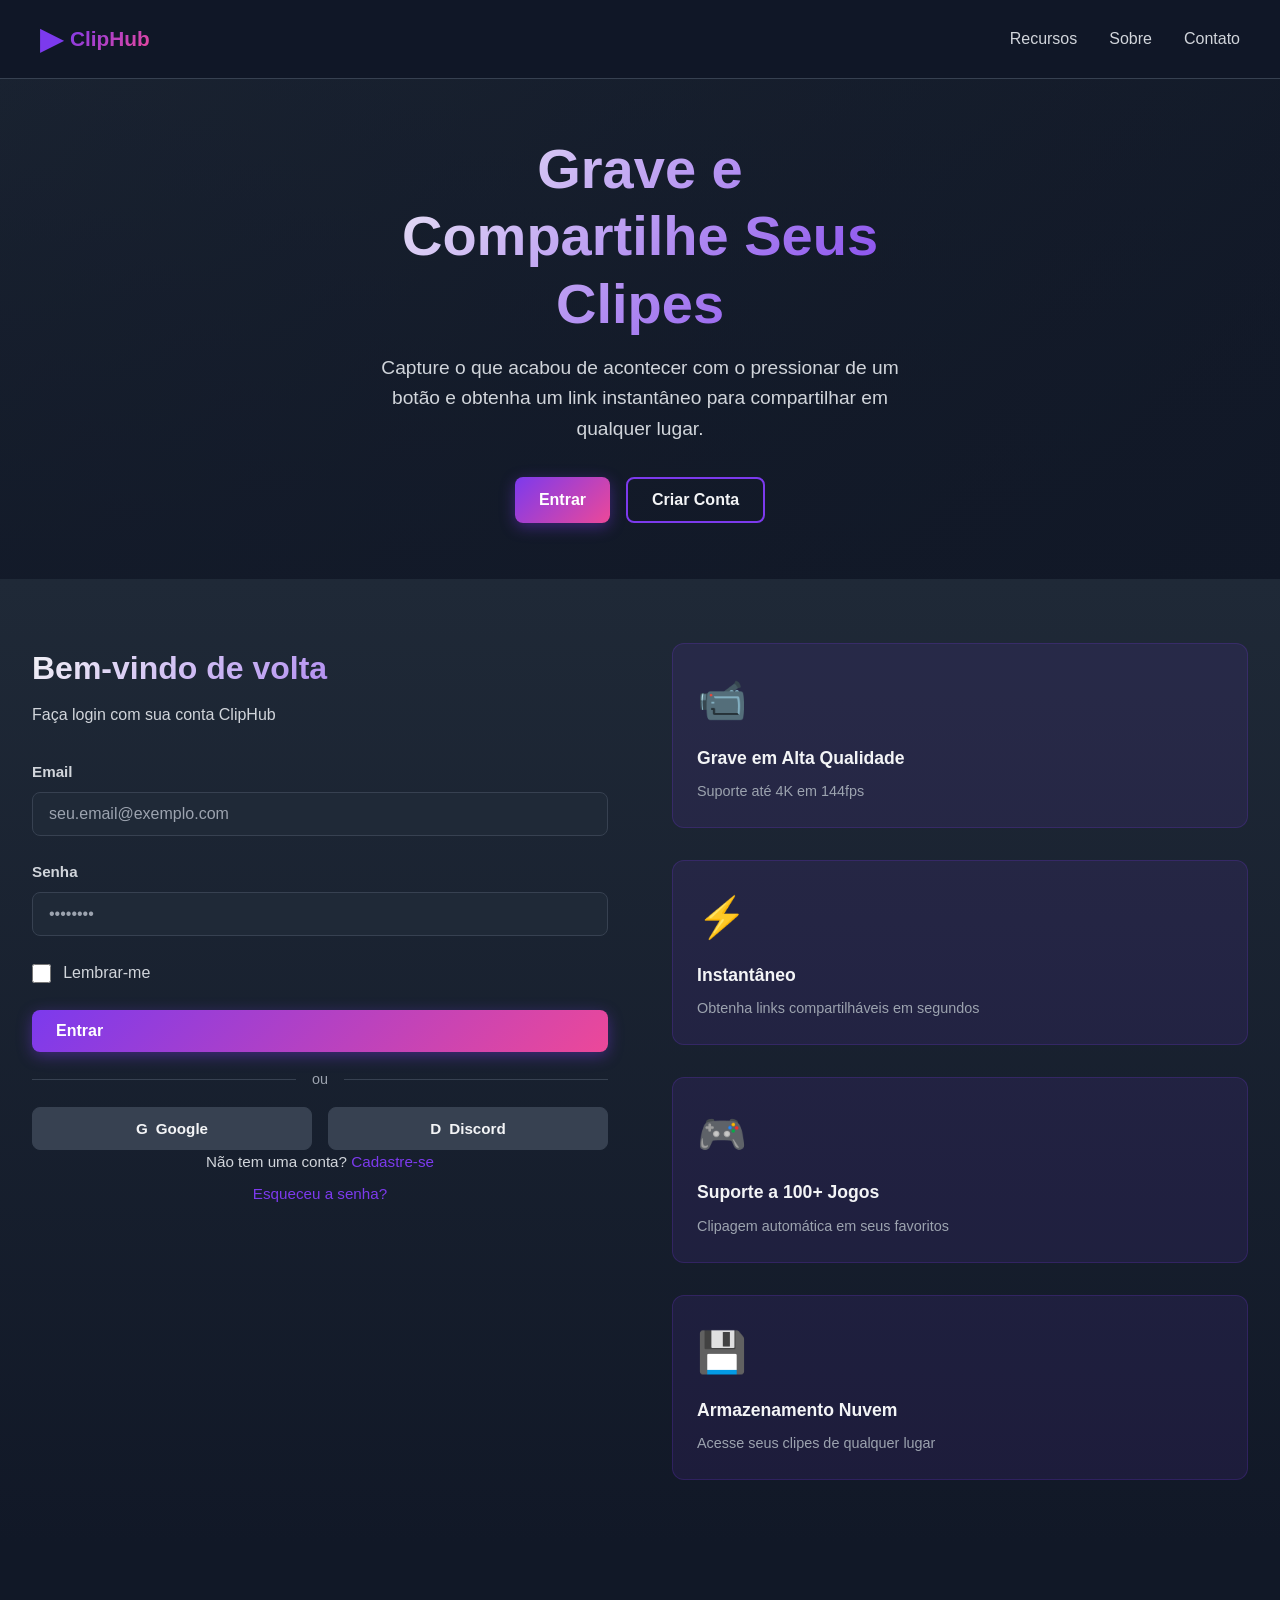
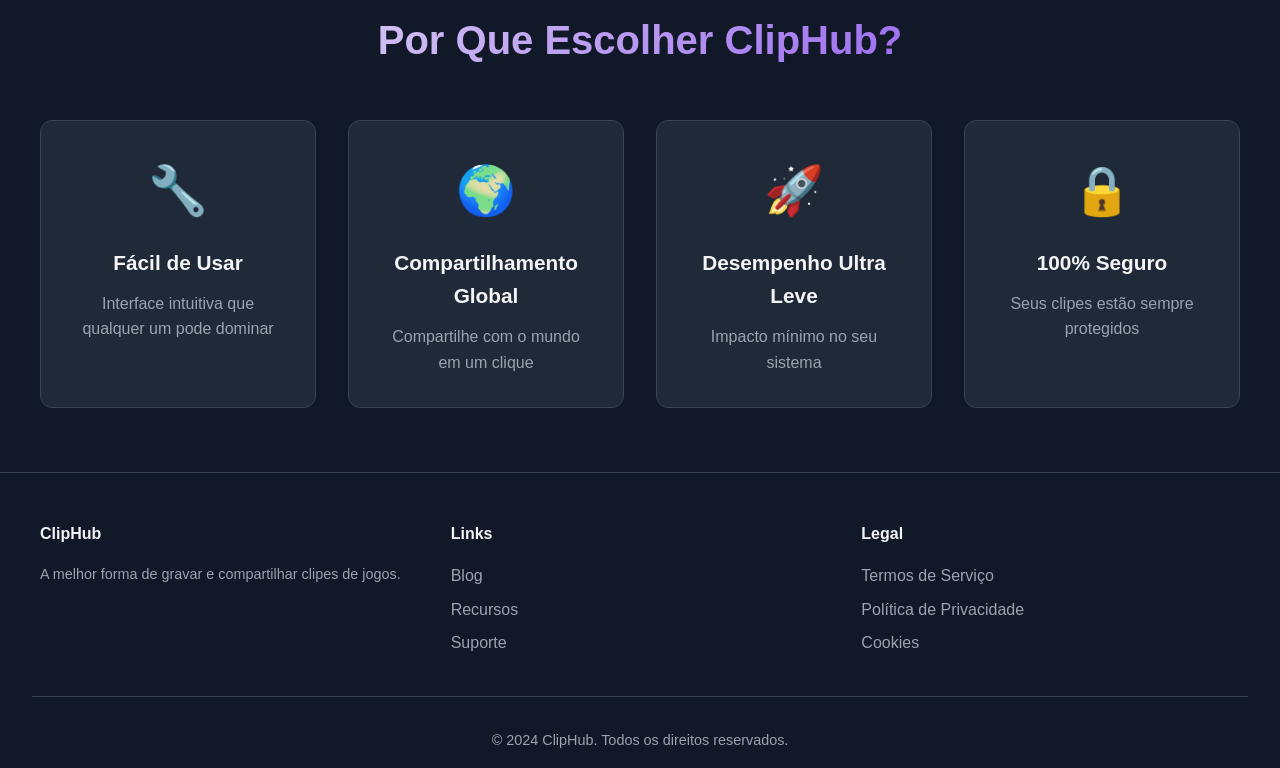
==== index.html @ 31bebc2d "Add files via upload" ====
<!DOCTYPE html>
<html lang="pt-BR">
<head>
    <meta charset="UTF-8">
    <meta name="viewport" content="width=device-width, initial-scale=1.0">
    <title>ClipHub - Grave e Compartilhe Seus Clipes</title>
    <link rel="stylesheet" href="styles.css">
</head>
<body>
    <div class="container">
        <!-- Header -->
        <header class="header">
            <div class="header-content">
                <div class="logo">
                    <span class="logo-icon">▶</span>
                    <span class="logo-text">ClipHub</span>
                </div>
                <div class="header-nav">
                    <a href="#features">Recursos</a>
                    <a href="#about">Sobre</a>
                    <a href="#contact">Contato</a>
                </div>
            </div>
        </header>

        <!-- Main Content -->
        <main class="main-content">
            <!-- Hero Section -->
            <div id="home" class="hero-section">
                <div class="hero-background">
                    <video class="hero-video" autoplay muted loop>
                        <source src="[data-uri]" type="video/mp4">
                    </video>
                    <div class="hero-overlay"></div>
                </div>
                
                <div class="hero-content">
                    <h1 class="hero-title">Grave e Compartilhe Seus Clipes</h1>
                    <p class="hero-subtitle">Capture o que acabou de acontecer com o pressionar de um botão e obtenha um link instantâneo para compartilhar em qualquer lugar.</p>
                    <div class="hero-buttons">
                        <button class="btn btn-primary" onclick="scrollToAuth('login')">Entrar</button>
                        <button class="btn btn-secondary" onclick="scrollToAuth('signup')">Criar Conta</button>
                    </div>
                </div>
            </div>

            <!-- Auth Section -->
            <section id="auth" class="auth-section">
                <div class="auth-container">
                    <!-- Login Form -->
                    <div id="login" class="auth-form login-form active">
                        <div class="form-header">
                            <h2>Bem-vindo de volta</h2>
                            <p>Faça login com sua conta ClipHub</p>
                        </div>

                        <form class="form" onsubmit="handleLogin(event)">
                            <div class="form-group">
                                <label for="login-email">Email</label>
                                <input type="email" id="login-email" name="email" placeholder="seu.email@exemplo.com" required>
                            </div>

                            <div class="form-group">
                                <label for="login-password">Senha</label>
                                <input type="password" id="login-password" name="password" placeholder="••••••••" required>
                            </div>

                            <div class="form-remember">
                                <input type="checkbox" id="remember" name="remember">
                                <label for="remember">Lembrar-me</label>
                            </div>

                            <button type="submit" class="btn btn-primary btn-block">Entrar</button>
                        </form>

                        <div class="form-divider">
                            <span>ou</span>
                        </div>

                        <div class="social-buttons">
                            <button class="btn-social" onclick="loginWithProvider('google')">
                                <span class="social-icon">G</span>
                                Google
                            </button>
                            <button class="btn-social" onclick="loginWithProvider('discord')">
                                <span class="social-icon">D</span>
                                Discord
                            </button>
                        </div>

                        <div class="form-footer">
                            <p>Não tem uma conta? <a href="#" onclick="switchForm('signup')">Cadastre-se</a></p>
                            <p><a href="#" onclick="alert('Função de recuperação de senha')">Esqueceu a senha?</a></p>
                        </div>
                    </div>

                    <!-- Signup Form -->
                    <div id="signup" class="auth-form signup-form">
                        <div class="form-header">
                            <h2>Comece agora</h2>
                            <p>Crie sua conta ClipHub e comece a gravar</p>
                        </div>

                        <form class="form" onsubmit="handleSignup(event)">
                            <div class="form-row">
                                <div class="form-group">
                                    <label for="signup-firstname">Nome</label>
                                    <input type="text" id="signup-firstname" name="firstname" placeholder="Seu nome" required>
                                </div>
                                <div class="form-group">
                                    <label for="signup-lastname">Sobrenome</label>
                                    <input type="text" id="signup-lastname" name="lastname" placeholder="Seu sobrenome" required>
                                </div>
                            </div>

                            <div class="form-group">
                                <label for="signup-email">Email</label>
                                <input type="email" id="signup-email" name="email" placeholder="seu.email@exemplo.com" required>
                            </div>

                            <div class="form-group">
                                <label for="signup-username">Nome de Usuário</label>
                                <input type="text" id="signup-username" name="username" placeholder="seu_usuario" required>
                            </div>

                            <div class="form-group">
                                <label for="signup-password">Senha</label>
                                <input type="password" id="signup-password" name="password" placeholder="••••••••" required>
                                <div class="password-strength">
                                    <div class="strength-bar" id="strength-bar"></div>
                                </div>
                                <small>Mínimo 8 caracteres</small>
                            </div>

                            <div class="form-group">
                                <label for="signup-confirm">Confirmar Senha</label>
                                <input type="password" id="signup-confirm" name="confirm" placeholder="••••••••" required>
                            </div>

                            <div class="form-checkbox">
                                <input type="checkbox" id="terms" name="terms" required>
                                <label for="terms">Concordo com os <a href="#">Termos de Serviço</a> e <a href="#">Política de Privacidade</a></label>
                            </div>

                            <button type="submit" class="btn btn-primary btn-block">Criar Conta</button>
                        </form>

                        <div class="form-divider">
                            <span>ou</span>
                        </div>

                        <div class="social-buttons">
                            <button class="btn-social" onclick="signupWithProvider('google')">
                                <span class="social-icon">G</span>
                                Google
                            </button>
                            <button class="btn-social" onclick="signupWithProvider('discord')">
                                <span class="social-icon">D</span>
                                Discord
                            </button>
                        </div>

                        <div class="form-footer">
                            <p>Já tem uma conta? <a href="#" onclick="switchForm('login')">Faça login</a></p>
                        </div>
                    </div>
                </div>

                <!-- Features on the side -->
                <div class="auth-features">
                    <div class="feature-item">
                        <div class="feature-icon">📹</div>
                        <h3>Grave em Alta Qualidade</h3>
                        <p>Suporte até 4K em 144fps</p>
                    </div>
                    <div class="feature-item">
                        <div class="feature-icon">⚡</div>
                        <h3>Instantâneo</h3>
                        <p>Obtenha links compartilháveis em segundos</p>
                    </div>
                    <div class="feature-item">
                        <div class="feature-icon">🎮</div>
                        <h3>Suporte a 100+ Jogos</h3>
                        <p>Clipagem automática em seus favoritos</p>
                    </div>
                    <div class="feature-item">
                        <div class="feature-icon">💾</div>
                        <h3>Armazenamento Nuvem</h3>
                        <p>Acesse seus clipes de qualquer lugar</p>
                    </div>
                </div>
            </section>

            <!-- Features Section -->
            <section id="features" class="features-section">
                <h2>Por Que Escolher ClipHub?</h2>
                <div class="features-grid">
                    <div class="feature-card">
                        <div class="feature-card-icon">🔧</div>
                        <h3>Fácil de Usar</h3>
                        <p>Interface intuitiva que qualquer um pode dominar</p>
                    </div>
                    <div class="feature-card">
                        <div class="feature-card-icon">🌍</div>
                        <h3>Compartilhamento Global</h3>
                        <p>Compartilhe com o mundo em um clique</p>
                    </div>
                    <div class="feature-card">
                        <div class="feature-card-icon">🚀</div>
                        <h3>Desempenho Ultra Leve</h3>
                        <p>Impacto mínimo no seu sistema</p>
                    </div>
                    <div class="feature-card">
                        <div class="feature-card-icon">🔒</div>
                        <h3>100% Seguro</h3>
                        <p>Seus clipes estão sempre protegidos</p>
                    </div>
                </div>
            </section>

            <!-- Dashboard Section -->
            <section id="dashboard" class="dashboard-section hidden">
                <div class="dashboard-header">
                    <div class="dashboard-user-info">
                        <div class="user-avatar">👤</div>
                        <div>
                            <h2 id="user-name">Bem-vindo</h2>
                            <p id="user-email"></p>
                        </div>
                    </div>
                    <button class="btn btn-secondary btn-small" onclick="logout()">Sair</button>
                </div>

                <div class="dashboard-content">
                    <h1 class="games-title">◆ ESCOLHA O SEU JOGO ◆</h1>
                    
                    <div class="games-grid" id="games-grid">
                        <!-- Games will be loaded here -->
                    </div>
                </div>

                <!-- Game Modal -->
                <div id="game-modal" class="modal hidden">
                    <div class="modal-content">
                        <span class="modal-close" onclick="closeGameModal()">&times;</span>
                        <div class="modal-body">
                            <div id="game-modal-content">
                                <!-- Game details will be loaded here -->
                            </div>
                        </div>
                    </div>
                </div>
            </section>
        </main>

        <!-- Footer -->
        <footer class="footer" id="footer">
            <div class="footer-content">
                <div class="footer-section">
                    <h4>ClipHub</h4>
                    <p>A melhor forma de gravar e compartilhar clipes de jogos.</p>
                </div>
                <div class="footer-section">
                    <h4>Links</h4>
                    <ul>
                        <li><a href="#">Blog</a></li>
                        <li><a href="#">Recursos</a></li>
                        <li><a href="#">Suporte</a></li>
                    </ul>
                </div>
                <div class="footer-section">
                    <h4>Legal</h4>
                    <ul>
                        <li><a href="#">Termos de Serviço</a></li>
                        <li><a href="#">Política de Privacidade</a></li>
                        <li><a href="#">Cookies</a></li>
                    </ul>
                </div>
            </div>
            <div class="footer-bottom">
                <p>&copy; 2024 ClipHub. Todos os direitos reservados.</p>
            </div>
        </footer>
    </div>

    <!-- Notification -->
    <div id="notification" class="notification"></div>

    <script src="script.js"></script>
</body>
</html>
---- styles.css ----
* {
    margin: 0;
    padding: 0;
    box-sizing: border-box;
}

:root {
    --primary: #7c3aed;
    --primary-hover: #6d28d9;
    --primary-active: #5b21b6;
    --secondary: #1f2937;
    --secondary-light: #374151;
    --background: #111827;
    --background-light: #1f2937;
    --text-primary: #f3f4f6;
    --text-secondary: #d1d5db;
    --text-muted: #9ca3af;
    --border: #374151;
    --success: #10b981;
    --error: #ef4444;
    --warning: #f59e0b;
    --neon-cyan: #00d9ff;
    --neon-magenta: #ff00ff;
    --neon-lime: #39ff14;
}

body {
    font-family: -apple-system, BlinkMacSystemFont, 'Segoe UI', Roboto, 'Helvetica Neue', Arial, sans-serif;
    background: var(--background);
    color: var(--text-primary);
    line-height: 1.6;
    overflow-x: hidden;
}

.container {
    width: 100%;
    min-height: 100vh;
    display: flex;
    flex-direction: column;
}

/* Header */
.header {
    position: sticky;
    top: 0;
    z-index: 100;
    background: rgba(17, 24, 39, 0.95);
    backdrop-filter: blur(10px);
    border-bottom: 1px solid var(--border);
    padding: 1rem 2rem;
}

.header-content {
    max-width: 1200px;
    margin: 0 auto;
    display: flex;
    justify-content: space-between;
    align-items: center;
}

.logo {
    display: flex;
    align-items: center;
    gap: 0.5rem;
    font-size: 1.5rem;
    font-weight: 700;
    color: var(--primary);
}

.logo-icon {
    font-size: 1.8rem;
}

.logo-text {
    font-size: 1.3rem;
    background: linear-gradient(135deg, var(--primary), #ec4899);
    -webkit-background-clip: text;
    -webkit-text-fill-color: transparent;
    background-clip: text;
}

.header-nav {
    display: flex;
    gap: 2rem;
}

.header-nav a {
    color: var(--text-secondary);
    text-decoration: none;
    transition: color 0.3s;
}

.header-nav a:hover {
    color: var(--primary);
}

@media (max-width: 768px) {
    .header-nav {
        display: none;
    }
}

/* Main Content */
.main-content {
    flex: 1;
    display: flex;
    flex-direction: column;
}

/* Hero Section */
.hero-section {
    position: relative;
    height: 500px;
    overflow: hidden;
    display: flex;
    align-items: center;
    justify-content: center;
}

.hero-background {
    position: absolute;
    inset: 0;
    background: linear-gradient(135deg, #1f2937, #111827);
}

.hero-video {
    width: 100%;
    height: 100%;
    object-fit: cover;
    opacity: 0.3;
}

.hero-overlay {
    position: absolute;
    inset: 0;
    background: linear-gradient(180deg, rgba(17, 24, 39, 0.4) 0%, rgba(17, 24, 39, 0.8) 100%);
}

.hero-content {
    position: relative;
    z-index: 10;
    text-align: center;
    max-width: 600px;
    padding: 0 2rem;
}

.hero-title {
    font-size: 3.5rem;
    font-weight: 700;
    margin-bottom: 1rem;
    line-height: 1.2;
    background: linear-gradient(135deg, #f3f4f6, var(--primary));
    -webkit-background-clip: text;
    -webkit-text-fill-color: transparent;
    background-clip: text;
}

.hero-subtitle {
    font-size: 1.2rem;
    color: var(--text-secondary);
    margin-bottom: 2rem;
}

.hero-buttons {
    display: flex;
    gap: 1rem;
    justify-content: center;
}

@media (max-width: 768px) {
    .hero-title {
        font-size: 2rem;
    }

    .hero-subtitle {
        font-size: 1rem;
    }

    .hero-buttons {
        flex-direction: column;
    }
}

/* Buttons */
.btn {
    padding: 0.75rem 1.5rem;
    border: none;
    border-radius: 8px;
    font-size: 1rem;
    font-weight: 600;
    cursor: pointer;
    transition: all 0.3s;
    display: inline-flex;
    align-items: center;
    gap: 0.5rem;
    text-decoration: none;
}

.btn-primary {
    background: linear-gradient(135deg, var(--primary), #ec4899);
    color: white;
    box-shadow: 0 4px 15px rgba(124, 58, 237, 0.4);
}

.btn-primary:hover {
    background: linear-gradient(135deg, var(--primary-hover), #db2777);
    transform: translateY(-2px);
    box-shadow: 0 6px 20px rgba(124, 58, 237, 0.6);
}

.btn-primary:active {
    transform: translateY(0);
}

.btn-secondary {
    background: transparent;
    color: var(--text-primary);
    border: 2px solid var(--primary);
}

.btn-secondary:hover {
    background: var(--primary);
    color: white;
}

.btn-block {
    width: 100%;
}

.btn-social {
    flex: 1;
    padding: 0.75rem;
    background: var(--secondary-light);
    color: var(--text-primary);
    border: 1px solid var(--border);
    border-radius: 8px;
    cursor: pointer;
    font-size: 0.95rem;
    font-weight: 600;
    transition: all 0.3s;
    display: flex;
    align-items: center;
    justify-content: center;
    gap: 0.5rem;
}

.btn-social:hover {
    background: var(--primary);
    border-color: var(--primary);
}

.social-icon {
    font-weight: 700;
}

/* Auth Section */
.auth-section {
    padding: 4rem 2rem;
    background: linear-gradient(180deg, #1f2937 0%, #111827 100%);
    display: grid;
    grid-template-columns: 1fr 1fr;
    gap: 4rem;
    align-items: center;
    max-width: 1400px;
    margin: 0 auto;
    width: 100%;
}

.auth-container {
    display: flex;
    flex-direction: column;
    height: 100%;
}

.auth-form {
    display: none;
    opacity: 0;
    transform: translateX(20px);
    transition: all 0.3s;
}

.auth-form.active {
    display: block;
    opacity: 1;
    transform: translateX(0);
}

.form-header {
    margin-bottom: 2rem;
}

.form-header h2 {
    font-size: 2rem;
    margin-bottom: 0.5rem;
    background: linear-gradient(135deg, #f3f4f6, var(--primary));
    -webkit-background-clip: text;
    -webkit-text-fill-color: transparent;
    background-clip: text;
}

.form-header p {
    color: var(--text-secondary);
}

/* Form */
.form {
    display: flex;
    flex-direction: column;
    gap: 1.5rem;
}

.form-group {
    display: flex;
    flex-direction: column;
    gap: 0.5rem;
}

.form-row {
    display: grid;
    grid-template-columns: 1fr 1fr;
    gap: 1rem;
}

.form-group label {
    color: var(--text-secondary);
    font-weight: 600;
    font-size: 0.95rem;
}

.form-group input,
.form-group textarea {
    padding: 0.75rem 1rem;
    background: var(--secondary);
    color: var(--text-primary);
    border: 1px solid var(--border);
    border-radius: 8px;
    font-size: 1rem;
    transition: all 0.3s;
}

.form-group input:focus,
.form-group textarea:focus {
    outline: none;
    border-color: var(--primary);
    background: rgba(124, 58, 237, 0.1);
    box-shadow: 0 0 0 3px rgba(124, 58, 237, 0.1);
}

.form-group input::placeholder {
    color: var(--text-muted);
}

.form-group small {
    color: var(--text-muted);
    font-size: 0.85rem;
}

.password-strength {
    height: 4px;
    background: var(--secondary-light);
    border-radius: 2px;
    overflow: hidden;
}

.strength-bar {
    height: 100%;
    width: 0;
    background: var(--error);
    transition: all 0.3s;
}

.form-remember,
.form-checkbox {
    display: flex;
    align-items: center;
    gap: 0.75rem;
    color: var(--text-secondary);
}

.form-remember input,
.form-checkbox input {
    width: 1.2rem;
    height: 1.2rem;
    cursor: pointer;
    accent-color: var(--primary);
}

.form-checkbox label {
    margin: 0;
    font-weight: normal;
    color: var(--text-secondary);
}

.form-checkbox a {
    color: var(--primary);
    text-decoration: none;
}

.form-checkbox a:hover {
    text-decoration: underline;
}

.form-divider {
    display: flex;
    align-items: center;
    gap: 1rem;
    margin: 1rem 0;
}

.form-divider::before,
.form-divider::after {
    content: '';
    flex: 1;
    height: 1px;
    background: var(--border);
}

.form-divider span {
    color: var(--text-muted);
    font-size: 0.9rem;
}

.social-buttons {
    display: grid;
    grid-template-columns: 1fr 1fr;
    gap: 1rem;
}

.form-footer {
    text-align: center;
    color: var(--text-secondary);
    font-size: 0.95rem;
}

.form-footer p {
    margin-bottom: 0.5rem;
}

.form-footer a {
    color: var(--primary);
    text-decoration: none;
    cursor: pointer;
    transition: color 0.3s;
}

.form-footer a:hover {
    color: #ec4899;
    text-decoration: underline;
}

/* Auth Features */
.auth-features {
    display: flex;
    flex-direction: column;
    gap: 2rem;
}

.feature-item {
    padding: 1.5rem;
    background: rgba(124, 58, 237, 0.1);
    border: 1px solid rgba(124, 58, 237, 0.2);
    border-radius: 12px;
    transition: all 0.3s;
}

.feature-item:hover {
    background: rgba(124, 58, 237, 0.15);
    border-color: rgba(124, 58, 237, 0.4);
    transform: translateX(10px);
}

.feature-icon {
    font-size: 2.5rem;
    margin-bottom: 0.75rem;
}

.feature-item h3 {
    font-size: 1.1rem;
    margin-bottom: 0.5rem;
    color: var(--text-primary);
}

.feature-item p {
    color: var(--text-muted);
    font-size: 0.9rem;
}

@media (max-width: 1024px) {
    .auth-section {
        grid-template-columns: 1fr;
        gap: 2rem;
    }

    .auth-features {
        grid-template-columns: repeat(2, 1fr);
        gap: 1rem;
        flex-direction: row;
    }

    .form-row {
        grid-template-columns: 1fr;
    }
}

@media (max-width: 768px) {
    .auth-section {
        padding: 2rem 1rem;
    }

    .form-row {
        grid-template-columns: 1fr;
    }

    .auth-features {
        display: grid;
        grid-template-columns: 1fr;
        gap: 1rem;
    }

    .feature-item {
        padding: 1rem;
    }
}

/* Features Section */
.features-section {
    padding: 4rem 2rem;
    text-align: center;
}

.features-section h2 {
    font-size: 2.5rem;
    margin-bottom: 3rem;
    background: linear-gradient(135deg, #f3f4f6, var(--primary));
    -webkit-background-clip: text;
    -webkit-text-fill-color: transparent;
    background-clip: text;
}

.features-grid {
    display: grid;
    grid-template-columns: repeat(auto-fit, minmax(250px, 1fr));
    gap: 2rem;
    max-width: 1200px;
    margin: 0 auto;
}

.feature-card {
    padding: 2rem;
    background: var(--secondary);
    border: 1px solid var(--border);
    border-radius: 12px;
    transition: all 0.3s;
}

.feature-card:hover {
    transform: translateY(-10px);
    border-color: var(--primary);
    background: rgba(124, 58, 237, 0.05);
}

.feature-card-icon {
    font-size: 3rem;
    margin-bottom: 1rem;
}

.feature-card h3 {
    font-size: 1.3rem;
    margin-bottom: 0.75rem;
    color: var(--text-primary);
}

.feature-card p {
    color: var(--text-muted);
}

/* Footer */
.footer {
    background: var(--background);
    border-top: 1px solid var(--border);
    padding: 3rem 2rem 1rem;
    margin-top: auto;
}

.footer-content {
    max-width: 1200px;
    margin: 0 auto;
    display: grid;
    grid-template-columns: repeat(auto-fit, minmax(200px, 1fr));
    gap: 2rem;
    margin-bottom: 2rem;
}

.footer-section h4 {
    margin-bottom: 1rem;
    color: var(--text-primary);
}

.footer-section p {
    color: var(--text-muted);
    font-size: 0.9rem;
}

.footer-section ul {
    list-style: none;
}

.footer-section ul li {
    margin-bottom: 0.5rem;
}

.footer-section a {
    color: var(--text-muted);
    text-decoration: none;
    transition: color 0.3s;
}

.footer-section a:hover {
    color: var(--primary);
}

.footer-bottom {
    text-align: center;
    padding-top: 2rem;
    border-top: 1px solid var(--border);
    color: var(--text-muted);
    font-size: 0.9rem;
}

/* Notification */
.notification {
    position: fixed;
    top: 2rem;
    right: 2rem;
    padding: 1rem 1.5rem;
    background: var(--secondary-light);
    color: var(--text-primary);
    border: 1px solid var(--border);
    border-radius: 8px;
    border-left: 4px solid var(--primary);
    opacity: 0;
    transform: translateX(400px);
    transition: all 0.3s;
    z-index: 1000;
    max-width: 300px;
}

.notification.show {
    opacity: 1;
    transform: translateX(0);
}

.notification.success {
    border-left-color: var(--success);
    background: rgba(16, 185, 129, 0.1);
}

.notification.error {
    border-left-color: var(--error);
    background: rgba(239, 68, 68, 0.1);
}

@media (max-width: 768px) {
    .notification {
        right: 1rem;
        left: 1rem;
        max-width: none;
    }
}

/* Dashboard Section */
.hidden {
    display: none !important;
}

.dashboard-section {
    padding: 2rem;
    background: linear-gradient(135deg, #0a0e27 0%, #111827 50%, #1a1f35 100%);
    min-height: 100vh;
}

.dashboard-header {
    display: flex;
    justify-content: space-between;
    align-items: center;
    margin-bottom: 4rem;
    padding: 1.5rem;
    background: rgba(124, 58, 237, 0.1);
    border: 1px solid var(--neon-cyan);
    border-radius: 12px;
    box-shadow: 0 0 20px rgba(0, 217, 255, 0.2);
}

.dashboard-user-info {
    display: flex;
    align-items: center;
    gap: 1rem;
}

.user-avatar {
    width: 50px;
    height: 50px;
    background: linear-gradient(135deg, var(--neon-cyan), var(--neon-magenta));
    border-radius: 50%;
    display: flex;
    align-items: center;
    justify-content: center;
    font-size: 1.5rem;
    box-shadow: 0 0 15px rgba(0, 217, 255, 0.5);
}

.dashboard-user-info h2 {
    color: var(--neon-cyan);
    text-shadow: 0 0 10px rgba(0, 217, 255, 0.5);
}

.dashboard-user-info p {
    color: var(--text-muted);
    font-size: 0.9rem;
}

.btn-small {
    padding: 0.5rem 1rem;
    font-size: 0.9rem;
}

.dashboard-content {
    max-width: 1400px;
    margin: 0 auto;
}

.games-title {
    text-align: center;
    font-size: 2.5rem;
    margin-bottom: 3rem;
    color: var(--neon-cyan);
    text-shadow: 0 0 20px rgba(0, 217, 255, 0.6);
    letter-spacing: 2px;
    font-weight: 700;
}

.games-grid {
    display: grid;
    grid-template-columns: repeat(auto-fill, minmax(300px, 1fr));
    gap: 2rem;
    margin-bottom: 2rem;
}

.game-card {
    background: linear-gradient(135deg, rgba(15, 23, 42, 0.8), rgba(30, 41, 59, 0.8));
    border: 2px solid var(--neon-cyan);
    border-radius: 12px;
    padding: 1.5rem;
    cursor: pointer;
    transition: all 0.3s;
    position: relative;
    overflow: hidden;
    box-shadow: 0 0 20px rgba(0, 217, 255, 0.2), inset 0 0 20px rgba(0, 217, 255, 0.05);
}

.game-card::before {
    content: '';
    position: absolute;
    top: 0;
    left: -100%;
    width: 100%;
    height: 100%;
    background: linear-gradient(90deg, transparent, rgba(0, 217, 255, 0.1), transparent);
    transition: left 0.5s;
}

.game-card:hover::before {
    left: 100%;
}

.game-card:hover {
    transform: translateY(-5px);
    border-color: var(--neon-lime);
    box-shadow: 0 0 30px rgba(57, 255, 20, 0.5), 0 5px 20px rgba(0, 217, 255, 0.3), inset 0 0 20px rgba(0, 217, 255, 0.1);
}

.game-icon {
    font-size: 4rem;
    margin-bottom: 1rem;
    display: flex;
    justify-content: center;
    filter: drop-shadow(0 0 10px rgba(0, 217, 255, 0.4));
}

.game-name {
    color: var(--neon-cyan);
    font-size: 1.3rem;
    font-weight: 700;
    margin-bottom: 0.5rem;
    text-shadow: 0 0 10px rgba(0, 217, 255, 0.4);
}

.game-description {
    color: var(--text-muted);
    font-size: 0.9rem;
    margin-bottom: 1rem;
}

.game-stats {
    display: flex;
    justify-content: space-between;
    align-items: center;
    margin-bottom: 1rem;
    padding-bottom: 1rem;
    border-bottom: 1px solid rgba(0, 217, 255, 0.2);
}

.stat {
    display: flex;
    align-items: center;
    gap: 0.5rem;
    color: var(--text-secondary);
    font-size: 0.85rem;
}

.stat-icon {
    font-size: 1.2rem;
}

.game-actions {
    display: flex;
    gap: 1rem;
    align-items: center;
}

.btn-play {
    flex: 1;
    padding: 0.75rem 1rem;
    background: linear-gradient(135deg, var(--neon-lime), var(--neon-cyan));
    color: #000;
    border: none;
    border-radius: 8px;
    font-weight: 700;
    cursor: pointer;
    transition: all 0.3s;
    text-transform: uppercase;
    font-size: 0.9rem;
    box-shadow: 0 0 15px rgba(57, 255, 20, 0.4);
}

.btn-play:hover {
    transform: scale(1.05);
    box-shadow: 0 0 25px rgba(57, 255, 20, 0.6);
}

.btn-favorite {
    width: 45px;
    height: 45px;
    background: linear-gradient(135deg, rgba(255, 0, 255, 0.2), rgba(0, 217, 255, 0.2));
    border: 2px solid var(--neon-magenta);
    border-radius: 8px;
    cursor: pointer;
    font-size: 1.5rem;
    display: flex;
    align-items: center;
    justify-content: center;
    transition: all 0.3s;
}

.btn-favorite:hover {
    background: linear-gradient(135deg, rgba(255, 0, 255, 0.4), rgba(0, 217, 255, 0.3));
    box-shadow: 0 0 15px rgba(255, 0, 255, 0.5);
}

.btn-favorite.favorited {
    background: rgba(255, 0, 255, 0.3);
    color: var(--neon-magenta);
    box-shadow: 0 0 15px rgba(255, 0, 255, 0.5);
}

/* Modal */
.modal {
    position: fixed;
    top: 0;
    left: 0;
    width: 100%;
    height: 100%;
    background: rgba(0, 0, 0, 0.7);
    backdrop-filter: blur(5px);
    display: flex;
    align-items: center;
    justify-content: center;
    z-index: 2000;
    opacity: 1;
    transition: opacity 0.3s;
}

.modal.hidden {
    opacity: 0;
    pointer-events: none;
}

.modal-content {
    background: linear-gradient(135deg, #0a0e27, #1a1f35);
    border: 2px solid var(--neon-cyan);
    border-radius: 12px;
    padding: 2rem;
    max-width: 500px;
    width: 90%;
    position: relative;
    box-shadow: 0 0 40px rgba(0, 217, 255, 0.4);
}

.modal-close {
    position: absolute;
    top: 1rem;
    right: 1rem;
    font-size: 2rem;
    cursor: pointer;
    color: var(--neon-cyan);
    transition: all 0.3s;
}

.modal-close:hover {
    transform: rotate(90deg);
    color: var(--neon-lime);
}

.modal-body {
    margin-top: 1rem;
}

.game-modal-title {
    color: var(--neon-cyan);
    font-size: 2rem;
    margin-bottom: 1rem;
    text-shadow: 0 0 10px rgba(0, 217, 255, 0.4);
}

.game-modal-description {
    color: var(--text-secondary);
    line-height: 1.8;
    margin-bottom: 1.5rem;
}

@media (max-width: 768px) {
    .dashboard-header {
        flex-direction: column;
        gap: 1rem;
    }

    .games-grid {
        grid-template-columns: repeat(auto-fill, minmax(250px, 1fr));
        gap: 1rem;
    }

    .games-title {
        font-size: 1.8rem;
    }

    .modal-content {
        padding: 1.5rem;
    }
}

/* Scroll to top smooth behavior */
html {
    scroll-behavior: smooth;
}

/* Animations */
@keyframes fadeIn {
    from {
        opacity: 0;
        transform: translateY(20px);
    }
    to {
        opacity: 1;
        transform: translateY(0);
    }
}

.auth-form.active {
    animation: fadeIn 0.3s ease-out;
}
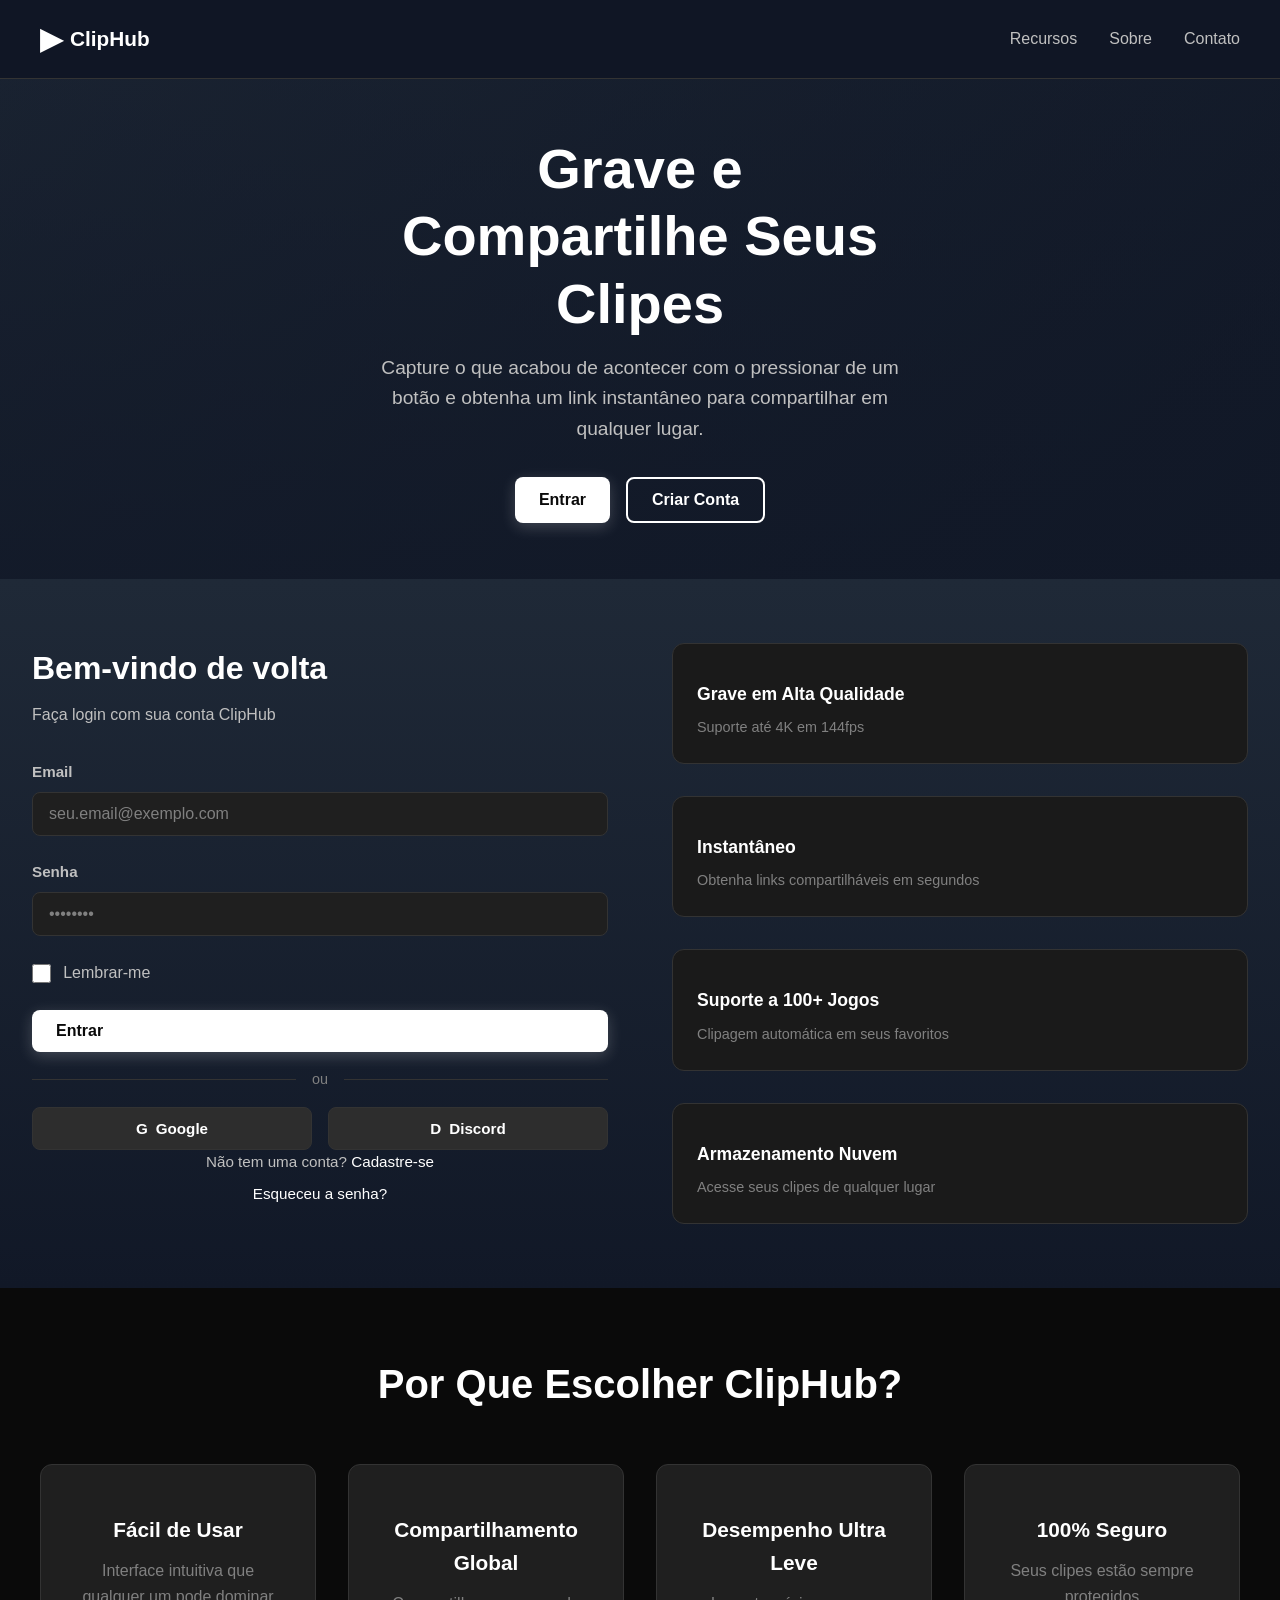
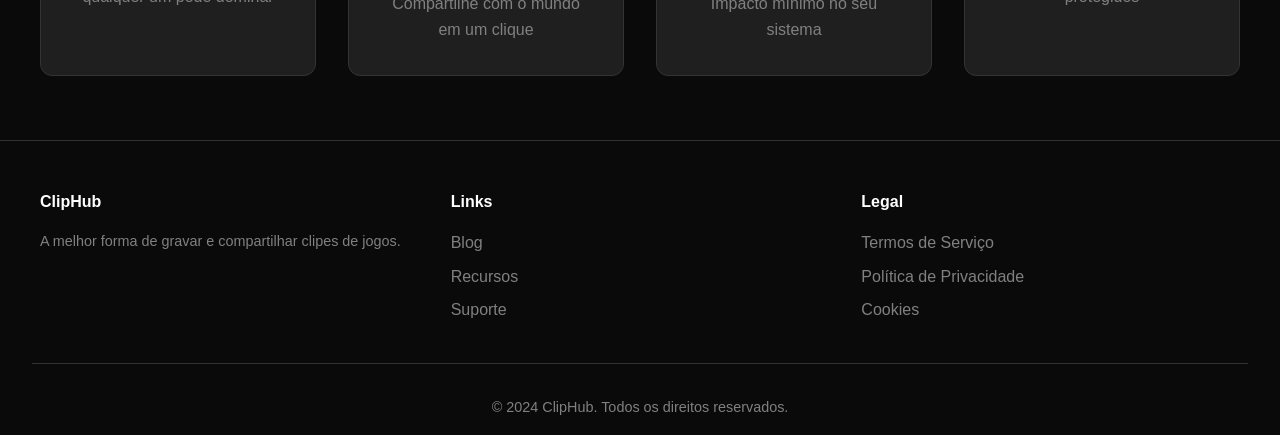
==== commit e3dc59d5: "Update index.html" ====
--- a/index.html
+++ b/index.html
@@ -169,22 +169,22 @@
                 <!-- Features on the side -->
                 <div class="auth-features">
                     <div class="feature-item">
-                        <div class="feature-icon">📹</div>
+                        <div class="feature-icon"></div>
                         <h3>Grave em Alta Qualidade</h3>
                         <p>Suporte até 4K em 144fps</p>
                     </div>
                     <div class="feature-item">
-                        <div class="feature-icon">⚡</div>
+                        <div class="feature-icon"></div>
                         <h3>Instantâneo</h3>
                         <p>Obtenha links compartilháveis em segundos</p>
                     </div>
                     <div class="feature-item">
-                        <div class="feature-icon">🎮</div>
+                        <div class="feature-icon"></div>
                         <h3>Suporte a 100+ Jogos</h3>
                         <p>Clipagem automática em seus favoritos</p>
                     </div>
                     <div class="feature-item">
-                        <div class="feature-icon">💾</div>
+                        <div class="feature-icon"></div>
                         <h3>Armazenamento Nuvem</h3>
                         <p>Acesse seus clipes de qualquer lugar</p>
                     </div>
@@ -196,22 +196,22 @@
                 <h2>Por Que Escolher ClipHub?</h2>
                 <div class="features-grid">
                     <div class="feature-card">
-                        <div class="feature-card-icon">🔧</div>
+                        <div class="feature-card-icon"></div>
                         <h3>Fácil de Usar</h3>
                         <p>Interface intuitiva que qualquer um pode dominar</p>
                     </div>
                     <div class="feature-card">
-                        <div class="feature-card-icon">🌍</div>
+                        <div class="feature-card-icon"></div>
                         <h3>Compartilhamento Global</h3>
                         <p>Compartilhe com o mundo em um clique</p>
                     </div>
                     <div class="feature-card">
-                        <div class="feature-card-icon">🚀</div>
+                        <div class="feature-card-icon"></div>
                         <h3>Desempenho Ultra Leve</h3>
                         <p>Impacto mínimo no seu sistema</p>
                     </div>
                     <div class="feature-card">
-                        <div class="feature-card-icon">🔒</div>
+                        <div class="feature-card-icon"></div>
                         <h3>100% Seguro</h3>
                         <p>Seus clipes estão sempre protegidos</p>
                     </div>
@@ -232,7 +232,7 @@
                 </div>
 
                 <div class="dashboard-content">
-                    <h1 class="games-title">◆ ESCOLHA O SEU JOGO ◆</h1>
+                    <h1 class="games-title"> ESCOLHA O SEU JOGO </h1>
                     
                     <div class="games-grid" id="games-grid">
                         <!-- Games will be loaded here -->
@@ -288,4 +288,4 @@
 
     <script src="script.js"></script>
 </body>
-</html>+</html>
--- a/styles.css
+++ b/styles.css
@@ -1,980 +1,970 @@
-* {
-    margin: 0;
-    padding: 0;
-    box-sizing: border-box;
-}
-
-:root {
-    --primary: #7c3aed;
-    --primary-hover: #6d28d9;
-    --primary-active: #5b21b6;
-    --secondary: #1f2937;
-    --secondary-light: #374151;
-    --background: #111827;
-    --background-light: #1f2937;
-    --text-primary: #f3f4f6;
-    --text-secondary: #d1d5db;
-    --text-muted: #9ca3af;
-    --border: #374151;
-    --success: #10b981;
-    --error: #ef4444;
-    --warning: #f59e0b;
-    --neon-cyan: #00d9ff;
-    --neon-magenta: #ff00ff;
-    --neon-lime: #39ff14;
-}
-
-body {
-    font-family: -apple-system, BlinkMacSystemFont, 'Segoe UI', Roboto, 'Helvetica Neue', Arial, sans-serif;
-    background: var(--background);
-    color: var(--text-primary);
-    line-height: 1.6;
-    overflow-x: hidden;
-}
-
-.container {
-    width: 100%;
-    min-height: 100vh;
-    display: flex;
-    flex-direction: column;
-}
-
-/* Header */
-.header {
-    position: sticky;
-    top: 0;
-    z-index: 100;
-    background: rgba(17, 24, 39, 0.95);
-    backdrop-filter: blur(10px);
-    border-bottom: 1px solid var(--border);
-    padding: 1rem 2rem;
-}
-
-.header-content {
-    max-width: 1200px;
-    margin: 0 auto;
-    display: flex;
-    justify-content: space-between;
-    align-items: center;
-}
-
-.logo {
-    display: flex;
-    align-items: center;
-    gap: 0.5rem;
-    font-size: 1.5rem;
-    font-weight: 700;
-    color: var(--primary);
-}
-
-.logo-icon {
-    font-size: 1.8rem;
-}
-
-.logo-text {
-    font-size: 1.3rem;
-    background: linear-gradient(135deg, var(--primary), #ec4899);
-    -webkit-background-clip: text;
-    -webkit-text-fill-color: transparent;
-    background-clip: text;
-}
-
-.header-nav {
-    display: flex;
-    gap: 2rem;
-}
-
-.header-nav a {
-    color: var(--text-secondary);
-    text-decoration: none;
-    transition: color 0.3s;
-}
-
-.header-nav a:hover {
-    color: var(--primary);
-}
-
-@media (max-width: 768px) {
+    * {
+        margin: 0;
+        padding: 0;
+        box-sizing: border-box;
+    }
+
+    :root {
+        --primary: #ffffff;
+        --primary-hover: #f0f0f0;
+        --primary-active: #e0e0e0;
+        --secondary: #1f1f1f;
+        --secondary-light: #2d2d2d;
+        --background: #0a0a0a;
+        --background-light: #1a1a1a;
+        --text-primary: #ffffff;
+        --text-secondary: #c0c0c0;
+        --text-muted: #808080;
+        --border: #333333;
+        --accent: #0099ff;
+        --accent-hover: #0077cc;
+        --success: #00cc44;
+        --error: #ff3333;
+        --warning: #ffaa00;
+    }
+
+    body {
+        font-family: -apple-system, BlinkMacSystemFont, 'Segoe UI', Roboto, 'Helvetica Neue', Arial, sans-serif;
+        background: var(--background);
+        color: var(--text-primary);
+        line-height: 1.6;
+        overflow-x: hidden;
+    }
+
+    .container {
+        width: 100%;
+        min-height: 100vh;
+        display: flex;
+        flex-direction: column;
+    }
+
+    /* Header */
+    .header {
+        position: sticky;
+        top: 0;
+        z-index: 100;
+        background: rgba(17, 24, 39, 0.95);
+        backdrop-filter: blur(10px);
+        border-bottom: 1px solid var(--border);
+        padding: 1rem 2rem;
+    }
+
+    .header-content {
+        max-width: 1200px;
+        margin: 0 auto;
+        display: flex;
+        justify-content: space-between;
+        align-items: center;
+    }
+
+    .logo {
+        display: flex;
+        align-items: center;
+        gap: 0.5rem;
+        font-size: 1.5rem;
+        font-weight: 700;
+        color: var(--primary);
+    }
+
+    .logo-icon {
+        font-size: 1.8rem;
+    }
+
+    .logo-text {
+        font-size: 1.3rem;
+        color: var(--primary);
+    }
+
     .header-nav {
+        display: flex;
+        gap: 2rem;
+    }
+
+    .header-nav a {
+        color: var(--text-secondary);
+        text-decoration: none;
+        transition: color 0.3s;
+    }
+
+    .header-nav a:hover {
+        color: var(--primary);
+    }
+
+    @media (max-width: 768px) {
+        .header-nav {
+            display: none;
+        }
+    }
+
+    /* Main Content */
+    .main-content {
+        flex: 1;
+        display: flex;
+        flex-direction: column;
+    }
+
+    /* Hero Section */
+    .hero-section {
+        position: relative;
+        height: 500px;
+        overflow: hidden;
+        display: flex;
+        align-items: center;
+        justify-content: center;
+    }
+
+    .hero-background {
+        position: absolute;
+        inset: 0;
+        background: linear-gradient(135deg, #1f2937, #111827);
+    }
+
+    .hero-video {
+        width: 100%;
+        height: 100%;
+        object-fit: cover;
+        opacity: 0.3;
+    }
+
+    .hero-overlay {
+        position: absolute;
+        inset: 0;
+        background: linear-gradient(180deg, rgba(17, 24, 39, 0.4) 0%, rgba(17, 24, 39, 0.8) 100%);
+    }
+
+    .hero-content {
+        position: relative;
+        z-index: 10;
+        text-align: center;
+        max-width: 600px;
+        padding: 0 2rem;
+    }
+
+    .hero-title {
+        font-size: 3.5rem;
+        font-weight: 700;
+        margin-bottom: 1rem;
+        line-height: 1.2;
+        color: var(--text-primary);
+    }
+
+    .hero-subtitle {
+        font-size: 1.2rem;
+        color: var(--text-secondary);
+        margin-bottom: 2rem;
+    }
+
+    .hero-buttons {
+        display: flex;
+        gap: 1rem;
+        justify-content: center;
+    }
+
+    @media (max-width: 768px) {
+        .hero-title {
+            font-size: 2rem;
+        }
+
+        .hero-subtitle {
+            font-size: 1rem;
+        }
+
+        .hero-buttons {
+            flex-direction: column;
+        }
+    }
+
+    /* Buttons */
+    .btn {
+        padding: 0.75rem 1.5rem;
+        border: none;
+        border-radius: 8px;
+        font-size: 1rem;
+        font-weight: 600;
+        cursor: pointer;
+        transition: all 0.3s;
+        display: inline-flex;
+        align-items: center;
+        gap: 0.5rem;
+        text-decoration: none;
+    }
+
+    .btn-primary {
+        background: var(--primary);
+        color: var(--background);
+        box-shadow: 0 4px 15px rgba(255, 255, 255, 0.2);
+    }
+
+    .btn-primary:hover {
+        background: var(--primary-hover);
+        transform: translateY(-2px);
+        box-shadow: 0 6px 20px rgba(255, 255, 255, 0.3);
+    }
+
+    .btn-primary:active {
+        transform: translateY(0);
+    }
+
+    .btn-secondary {
+        background: transparent;
+        color: var(--text-primary);
+        border: 2px solid var(--primary);
+    }
+
+    .btn-secondary:hover {
+        background: var(--primary);
+        color: white;
+    }
+
+    .btn-block {
+        width: 100%;
+    }
+
+    .btn-social {
+        flex: 1;
+        padding: 0.75rem;
+        background: var(--secondary-light);
+        color: var(--text-primary);
+        border: 1px solid var(--border);
+        border-radius: 8px;
+        cursor: pointer;
+        font-size: 0.95rem;
+        font-weight: 600;
+        transition: all 0.3s;
+        display: flex;
+        align-items: center;
+        justify-content: center;
+        gap: 0.5rem;
+    }
+
+    .btn-social:hover {
+        background: var(--primary);
+        border-color: var(--primary);
+    }
+
+    .social-icon {
+        font-weight: 700;
+    }
+
+    /* Auth Section */
+    .auth-section {
+        padding: 4rem 2rem;
+        background: linear-gradient(180deg, #1f2937 0%, #111827 100%);
+        display: grid;
+        grid-template-columns: 1fr 1fr;
+        gap: 4rem;
+        align-items: center;
+        max-width: 1400px;
+        margin: 0 auto;
+        width: 100%;
+    }
+
+    .auth-container {
+        display: flex;
+        flex-direction: column;
+        height: 100%;
+    }
+
+    .auth-form {
         display: none;
-    }
-}
-
-/* Main Content */
-.main-content {
-    flex: 1;
-    display: flex;
-    flex-direction: column;
-}
-
-/* Hero Section */
-.hero-section {
-    position: relative;
-    height: 500px;
-    overflow: hidden;
-    display: flex;
-    align-items: center;
-    justify-content: center;
-}
-
-.hero-background {
-    position: absolute;
-    inset: 0;
-    background: linear-gradient(135deg, #1f2937, #111827);
-}
-
-.hero-video {
-    width: 100%;
-    height: 100%;
-    object-fit: cover;
-    opacity: 0.3;
-}
-
-.hero-overlay {
-    position: absolute;
-    inset: 0;
-    background: linear-gradient(180deg, rgba(17, 24, 39, 0.4) 0%, rgba(17, 24, 39, 0.8) 100%);
-}
-
-.hero-content {
-    position: relative;
-    z-index: 10;
-    text-align: center;
-    max-width: 600px;
-    padding: 0 2rem;
-}
-
-.hero-title {
-    font-size: 3.5rem;
-    font-weight: 700;
-    margin-bottom: 1rem;
-    line-height: 1.2;
-    background: linear-gradient(135deg, #f3f4f6, var(--primary));
-    -webkit-background-clip: text;
-    -webkit-text-fill-color: transparent;
-    background-clip: text;
-}
-
-.hero-subtitle {
-    font-size: 1.2rem;
-    color: var(--text-secondary);
-    margin-bottom: 2rem;
-}
-
-.hero-buttons {
-    display: flex;
-    gap: 1rem;
-    justify-content: center;
-}
-
-@media (max-width: 768px) {
-    .hero-title {
+        opacity: 0;
+        transform: translateX(20px);
+        transition: all 0.3s;
+    }
+
+    .auth-form.active {
+        display: block;
+        opacity: 1;
+        transform: translateX(0);
+    }
+
+    .form-header {
+        margin-bottom: 2rem;
+    }
+
+    .form-header h2 {
         font-size: 2rem;
-    }
-
-    .hero-subtitle {
+        margin-bottom: 0.5rem;
+        color: var(--text-primary);
+    }
+
+    .form-header p {
+        color: var(--text-secondary);
+    }
+
+    /* Form */
+    .form {
+        display: flex;
+        flex-direction: column;
+        gap: 1.5rem;
+    }
+
+    .form-group {
+        display: flex;
+        flex-direction: column;
+        gap: 0.5rem;
+    }
+
+    .form-row {
+        display: grid;
+        grid-template-columns: 1fr 1fr;
+        gap: 1rem;
+    }
+
+    .form-group label {
+        color: var(--text-secondary);
+        font-weight: 600;
+        font-size: 0.95rem;
+    }
+
+    .form-group input,
+    .form-group textarea {
+        padding: 0.75rem 1rem;
+        background: var(--secondary);
+        color: var(--text-primary);
+        border: 1px solid var(--border);
+        border-radius: 8px;
         font-size: 1rem;
-    }
-
-    .hero-buttons {
+        transition: all 0.3s;
+    }
+
+    .form-group input:focus,
+    .form-group textarea:focus {
+        outline: none;
+        border-color: var(--primary);
+        background: rgba(124, 58, 237, 0.1);
+        box-shadow: 0 0 0 3px rgba(124, 58, 237, 0.1);
+    }
+
+    .form-group input::placeholder {
+        color: var(--text-muted);
+    }
+
+    .form-group small {
+        color: var(--text-muted);
+        font-size: 0.85rem;
+    }
+
+    .password-strength {
+        height: 4px;
+        background: var(--secondary-light);
+        border-radius: 2px;
+        overflow: hidden;
+    }
+
+    .strength-bar {
+        height: 100%;
+        width: 0;
+        background: var(--error);
+        transition: all 0.3s;
+    }
+
+    .form-remember,
+    .form-checkbox {
+        display: flex;
+        align-items: center;
+        gap: 0.75rem;
+        color: var(--text-secondary);
+    }
+
+    .form-remember input,
+    .form-checkbox input {
+        width: 1.2rem;
+        height: 1.2rem;
+        cursor: pointer;
+        accent-color: var(--primary);
+    }
+
+    .form-checkbox label {
+        margin: 0;
+        font-weight: normal;
+        color: var(--text-secondary);
+    }
+
+    .form-checkbox a {
+        color: var(--primary);
+        text-decoration: none;
+    }
+
+    .form-checkbox a:hover {
+        text-decoration: underline;
+    }
+
+    .form-divider {
+        display: flex;
+        align-items: center;
+        gap: 1rem;
+        margin: 1rem 0;
+    }
+
+    .form-divider::before,
+    .form-divider::after {
+        content: '';
+        flex: 1;
+        height: 1px;
+        background: var(--border);
+    }
+
+    .form-divider span {
+        color: var(--text-muted);
+        font-size: 0.9rem;
+    }
+
+    .social-buttons {
+        display: grid;
+        grid-template-columns: 1fr 1fr;
+        gap: 1rem;
+    }
+
+    .form-footer {
+        text-align: center;
+        color: var(--text-secondary);
+        font-size: 0.95rem;
+    }
+
+    .form-footer p {
+        margin-bottom: 0.5rem;
+    }
+
+    .form-footer a {
+        color: var(--primary);
+        text-decoration: none;
+        cursor: pointer;
+        transition: color 0.3s;
+    }
+
+    .form-footer a:hover {
+        color: #ec4899;
+        text-decoration: underline;
+    }
+
+    /* Auth Features */
+    .auth-features {
+        display: flex;
         flex-direction: column;
-    }
-}
-
-/* Buttons */
-.btn {
-    padding: 0.75rem 1.5rem;
-    border: none;
-    border-radius: 8px;
-    font-size: 1rem;
-    font-weight: 600;
-    cursor: pointer;
-    transition: all 0.3s;
-    display: inline-flex;
-    align-items: center;
-    gap: 0.5rem;
-    text-decoration: none;
-}
-
-.btn-primary {
-    background: linear-gradient(135deg, var(--primary), #ec4899);
-    color: white;
-    box-shadow: 0 4px 15px rgba(124, 58, 237, 0.4);
-}
-
-.btn-primary:hover {
-    background: linear-gradient(135deg, var(--primary-hover), #db2777);
-    transform: translateY(-2px);
-    box-shadow: 0 6px 20px rgba(124, 58, 237, 0.6);
-}
-
-.btn-primary:active {
-    transform: translateY(0);
-}
-
-.btn-secondary {
-    background: transparent;
-    color: var(--text-primary);
-    border: 2px solid var(--primary);
-}
-
-.btn-secondary:hover {
-    background: var(--primary);
-    color: white;
-}
-
-.btn-block {
-    width: 100%;
-}
-
-.btn-social {
-    flex: 1;
-    padding: 0.75rem;
-    background: var(--secondary-light);
-    color: var(--text-primary);
-    border: 1px solid var(--border);
-    border-radius: 8px;
-    cursor: pointer;
-    font-size: 0.95rem;
-    font-weight: 600;
-    transition: all 0.3s;
-    display: flex;
-    align-items: center;
-    justify-content: center;
-    gap: 0.5rem;
-}
-
-.btn-social:hover {
-    background: var(--primary);
-    border-color: var(--primary);
-}
-
-.social-icon {
-    font-weight: 700;
-}
-
-/* Auth Section */
-.auth-section {
-    padding: 4rem 2rem;
-    background: linear-gradient(180deg, #1f2937 0%, #111827 100%);
-    display: grid;
-    grid-template-columns: 1fr 1fr;
-    gap: 4rem;
-    align-items: center;
-    max-width: 1400px;
-    margin: 0 auto;
-    width: 100%;
-}
-
-.auth-container {
-    display: flex;
-    flex-direction: column;
-    height: 100%;
-}
-
-.auth-form {
-    display: none;
-    opacity: 0;
-    transform: translateX(20px);
-    transition: all 0.3s;
-}
-
-.auth-form.active {
-    display: block;
-    opacity: 1;
-    transform: translateX(0);
-}
-
-.form-header {
-    margin-bottom: 2rem;
-}
-
-.form-header h2 {
-    font-size: 2rem;
-    margin-bottom: 0.5rem;
-    background: linear-gradient(135deg, #f3f4f6, var(--primary));
-    -webkit-background-clip: text;
-    -webkit-text-fill-color: transparent;
-    background-clip: text;
-}
-
-.form-header p {
-    color: var(--text-secondary);
-}
-
-/* Form */
-.form {
-    display: flex;
-    flex-direction: column;
-    gap: 1.5rem;
-}
-
-.form-group {
-    display: flex;
-    flex-direction: column;
-    gap: 0.5rem;
-}
-
-.form-row {
-    display: grid;
-    grid-template-columns: 1fr 1fr;
-    gap: 1rem;
-}
-
-.form-group label {
-    color: var(--text-secondary);
-    font-weight: 600;
-    font-size: 0.95rem;
-}
-
-.form-group input,
-.form-group textarea {
-    padding: 0.75rem 1rem;
-    background: var(--secondary);
-    color: var(--text-primary);
-    border: 1px solid var(--border);
-    border-radius: 8px;
-    font-size: 1rem;
-    transition: all 0.3s;
-}
-
-.form-group input:focus,
-.form-group textarea:focus {
-    outline: none;
-    border-color: var(--primary);
-    background: rgba(124, 58, 237, 0.1);
-    box-shadow: 0 0 0 3px rgba(124, 58, 237, 0.1);
-}
-
-.form-group input::placeholder {
-    color: var(--text-muted);
-}
-
-.form-group small {
-    color: var(--text-muted);
-    font-size: 0.85rem;
-}
-
-.password-strength {
-    height: 4px;
-    background: var(--secondary-light);
-    border-radius: 2px;
-    overflow: hidden;
-}
-
-.strength-bar {
-    height: 100%;
-    width: 0;
-    background: var(--error);
-    transition: all 0.3s;
-}
-
-.form-remember,
-.form-checkbox {
-    display: flex;
-    align-items: center;
-    gap: 0.75rem;
-    color: var(--text-secondary);
-}
-
-.form-remember input,
-.form-checkbox input {
-    width: 1.2rem;
-    height: 1.2rem;
-    cursor: pointer;
-    accent-color: var(--primary);
-}
-
-.form-checkbox label {
-    margin: 0;
-    font-weight: normal;
-    color: var(--text-secondary);
-}
-
-.form-checkbox a {
-    color: var(--primary);
-    text-decoration: none;
-}
-
-.form-checkbox a:hover {
-    text-decoration: underline;
-}
-
-.form-divider {
-    display: flex;
-    align-items: center;
-    gap: 1rem;
-    margin: 1rem 0;
-}
-
-.form-divider::before,
-.form-divider::after {
-    content: '';
-    flex: 1;
-    height: 1px;
-    background: var(--border);
-}
-
-.form-divider span {
-    color: var(--text-muted);
-    font-size: 0.9rem;
-}
-
-.social-buttons {
-    display: grid;
-    grid-template-columns: 1fr 1fr;
-    gap: 1rem;
-}
-
-.form-footer {
-    text-align: center;
-    color: var(--text-secondary);
-    font-size: 0.95rem;
-}
-
-.form-footer p {
-    margin-bottom: 0.5rem;
-}
-
-.form-footer a {
-    color: var(--primary);
-    text-decoration: none;
-    cursor: pointer;
-    transition: color 0.3s;
-}
-
-.form-footer a:hover {
-    color: #ec4899;
-    text-decoration: underline;
-}
-
-/* Auth Features */
-.auth-features {
-    display: flex;
-    flex-direction: column;
-    gap: 2rem;
-}
-
-.feature-item {
-    padding: 1.5rem;
-    background: rgba(124, 58, 237, 0.1);
-    border: 1px solid rgba(124, 58, 237, 0.2);
-    border-radius: 12px;
-    transition: all 0.3s;
-}
-
-.feature-item:hover {
-    background: rgba(124, 58, 237, 0.15);
-    border-color: rgba(124, 58, 237, 0.4);
-    transform: translateX(10px);
-}
-
-.feature-icon {
-    font-size: 2.5rem;
-    margin-bottom: 0.75rem;
-}
-
-.feature-item h3 {
-    font-size: 1.1rem;
-    margin-bottom: 0.5rem;
-    color: var(--text-primary);
-}
-
-.feature-item p {
-    color: var(--text-muted);
-    font-size: 0.9rem;
-}
-
-@media (max-width: 1024px) {
-    .auth-section {
-        grid-template-columns: 1fr;
         gap: 2rem;
     }
 
-    .auth-features {
-        grid-template-columns: repeat(2, 1fr);
+    .feature-item {
+        padding: 1.5rem;
+        background: var(--background-light);
+        border: 1px solid var(--border);
+        border-radius: 12px;
+        transition: all 0.3s;
+    }
+
+    .feature-item:hover {
+        background: var(--secondary-light);
+        border-color: var(--primary);
+        transform: translateX(10px);
+    }
+
+    .feature-icon {
+        font-size: 2.5rem;
+        margin-bottom: 0.75rem;
+    }
+
+    .feature-item h3 {
+        font-size: 1.1rem;
+        margin-bottom: 0.5rem;
+        color: var(--text-primary);
+    }
+
+    .feature-item p {
+        color: var(--text-muted);
+        font-size: 0.9rem;
+    }
+
+    @media (max-width: 1024px) {
+        .auth-section {
+            grid-template-columns: 1fr;
+            gap: 2rem;
+        }
+
+        .auth-features {
+            grid-template-columns: repeat(2, 1fr);
+            gap: 1rem;
+            flex-direction: row;
+        }
+
+        .form-row {
+            grid-template-columns: 1fr;
+        }
+    }
+
+    @media (max-width: 768px) {
+        .auth-section {
+            padding: 2rem 1rem;
+        }
+
+        .form-row {
+            grid-template-columns: 1fr;
+        }
+
+        .auth-features {
+            display: grid;
+            grid-template-columns: 1fr;
+            gap: 1rem;
+        }
+
+        .feature-item {
+            padding: 1rem;
+        }
+    }
+
+    /* Features Section */
+    .features-section {
+        padding: 4rem 2rem;
+        text-align: center;
+    }
+
+    .features-section h2 {
+        font-size: 2.5rem;
+        margin-bottom: 3rem;
+        color: var(--text-primary);
+    }
+
+    .features-grid {
+        display: grid;
+        grid-template-columns: repeat(auto-fit, minmax(250px, 1fr));
+        gap: 2rem;
+        max-width: 1200px;
+        margin: 0 auto;
+    }
+
+    .feature-card {
+        padding: 2rem;
+        background: var(--secondary);
+        border: 1px solid var(--border);
+        border-radius: 12px;
+        transition: all 0.3s;
+    }
+
+    .feature-card:hover {
+        transform: translateY(-10px);
+        border-color: var(--primary);
+        background: var(--secondary-light);
+    }
+
+    .feature-card-icon {
+        font-size: 3rem;
+        margin-bottom: 1rem;
+    }
+
+    .feature-card h3 {
+        font-size: 1.3rem;
+        margin-bottom: 0.75rem;
+        color: var(--text-primary);
+    }
+
+    .feature-card p {
+        color: var(--text-muted);
+    }
+
+    /* Footer */
+    .footer {
+        background: var(--background);
+        border-top: 1px solid var(--border);
+        padding: 3rem 2rem 1rem;
+        margin-top: auto;
+    }
+
+    .footer-content {
+        max-width: 1200px;
+        margin: 0 auto;
+        display: grid;
+        grid-template-columns: repeat(auto-fit, minmax(200px, 1fr));
+        gap: 2rem;
+        margin-bottom: 2rem;
+    }
+
+    .footer-section h4 {
+        margin-bottom: 1rem;
+        color: var(--text-primary);
+    }
+
+    .footer-section p {
+        color: var(--text-muted);
+        font-size: 0.9rem;
+    }
+
+    .footer-section ul {
+        list-style: none;
+    }
+
+    .footer-section ul li {
+        margin-bottom: 0.5rem;
+    }
+
+    .footer-section a {
+        color: var(--text-muted);
+        text-decoration: none;
+        transition: color 0.3s;
+    }
+
+    .footer-section a:hover {
+        color: var(--primary);
+    }
+
+    .footer-bottom {
+        text-align: center;
+        padding-top: 2rem;
+        border-top: 1px solid var(--border);
+        color: var(--text-muted);
+        font-size: 0.9rem;
+    }
+
+    /* Notification */
+    .notification {
+        position: fixed;
+        top: 2rem;
+        right: 2rem;
+        padding: 1rem 1.5rem;
+        background: var(--secondary-light);
+        color: var(--text-primary);
+        border: 1px solid var(--border);
+        border-radius: 8px;
+        border-left: 4px solid var(--primary);
+        opacity: 0;
+        transform: translateX(400px);
+        transition: all 0.3s;
+        z-index: 1000;
+        max-width: 300px;
+    }
+
+    .notification.show {
+        opacity: 1;
+        transform: translateX(0);
+    }
+
+    .notification.success {
+        border-left-color: var(--success);
+        background: rgba(16, 185, 129, 0.1);
+    }
+
+    .notification.error {
+        border-left-color: var(--error);
+        background: rgba(239, 68, 68, 0.1);
+    }
+
+    @media (max-width: 768px) {
+        .notification {
+            right: 1rem;
+            left: 1rem;
+            max-width: none;
+        }
+    }
+
+    /* Dashboard Section */
+    .hidden {
+        display: none !important;
+    }
+
+    .dashboard-section {
+        padding: 2rem;
+        background: linear-gradient(135deg, #0a0e27 0%, #111827 50%, #1a1f35 100%);
+        min-height: 100vh;
+    }
+
+    .dashboard-header {
+        display: flex;
+        justify-content: space-between;
+        align-items: center;
+        margin-bottom: 4rem;
+        padding: 1.5rem;
+        background: var(--secondary-light);
+        border: 1px solid var(--border);
+        border-radius: 12px;
+        box-shadow: 0 4px 20px rgba(0, 0, 0, 0.5);
+    }
+
+    .dashboard-user-info {
+        display: flex;
+        align-items: center;
         gap: 1rem;
-        flex-direction: row;
-    }
-
-    .form-row {
-        grid-template-columns: 1fr;
-    }
-}
-
-@media (max-width: 768px) {
-    .auth-section {
-        padding: 2rem 1rem;
-    }
-
-    .form-row {
-        grid-template-columns: 1fr;
-    }
-
-    .auth-features {
+    }
+
+    .user-avatar {
+        width: 50px;
+        height: 50px;
+        background: var(--secondary-light);
+        border-radius: 50%;
+        display: flex;
+        align-items: center;
+        justify-content: center;
+        font-size: 1.5rem;
+        box-shadow: 0 4px 15px rgba(0, 0, 0, 0.3);
+    }
+
+    .dashboard-user-info h2 {
+        color: var(--text-primary);
+        text-shadow: none;
+    }
+
+    .dashboard-user-info p {
+        color: var(--text-muted);
+        font-size: 0.9rem;
+    }
+
+    .btn-small {
+        padding: 0.5rem 1rem;
+        font-size: 0.9rem;
+    }
+
+    .dashboard-content {
+        max-width: 1400px;
+        margin: 0 auto;
+    }
+
+    .games-title {
+        text-align: center;
+        font-size: 2.5rem;
+        margin-bottom: 3rem;
+        color: var(--text-primary);
+        text-shadow: none;
+        letter-spacing: 0px;
+        font-weight: 700;
+    }
+
+    .games-grid {
         display: grid;
-        grid-template-columns: 1fr;
+        grid-template-columns: repeat(auto-fill, minmax(300px, 1fr));
+        gap: 2rem;
+        margin-bottom: 2rem;
+    }
+
+    .game-card {
+        background: var(--secondary-light);
+        border: 1px solid var(--border);
+        border-radius: 12px;
+        padding: 1.5rem;
+        cursor: pointer;
+        transition: all 0.3s;
+        position: relative;
+        overflow: hidden;
+        box-shadow: 0 4px 20px rgba(0, 0, 0, 0.3);
+    }
+
+    .game-card::before {
+        content: '';
+        position: absolute;
+        top: 0;
+        left: -100%;
+        width: 100%;
+        height: 100%;
+        background: linear-gradient(90deg, transparent, rgba(255, 255, 255, 0.05), transparent);
+        transition: left 0.5s;
+    }
+
+    .game-card:hover::before {
+        left: 100%;
+    }
+
+    .game-card:hover {
+        transform: translateY(-5px);
+        border-color: var(--primary);
+        box-shadow: 0 8px 30px rgba(255, 255, 255, 0.2);
+    }
+
+    .game-icon {
+        font-size: 4rem;
+        margin-bottom: 1rem;
+        display: flex;
+        justify-content: center;
+        filter: none;
+    }
+
+    .game-name {
+        color: var(--text-primary);
+        font-size: 1.3rem;
+        font-weight: 700;
+        margin-bottom: 0.5rem;
+        text-shadow: none;
+    }
+
+    .game-description {
+        color: var(--text-muted);
+        font-size: 0.9rem;
+        margin-bottom: 1rem;
+    }
+
+    .game-stats {
+        display: flex;
+        justify-content: space-between;
+        align-items: center;
+        margin-bottom: 1rem;
+        padding-bottom: 1rem;
+        border-bottom: 1px solid var(--border);
+    }
+
+    .stat {
+        display: flex;
+        align-items: center;
+        gap: 0.5rem;
+        color: var(--text-secondary);
+        font-size: 0.85rem;
+    }
+
+    .stat-icon {
+        font-size: 1.2rem;
+    }
+
+    .game-actions {
+        display: flex;
         gap: 1rem;
-    }
-
-    .feature-item {
-        padding: 1rem;
-    }
-}
-
-/* Features Section */
-.features-section {
-    padding: 4rem 2rem;
-    text-align: center;
-}
-
-.features-section h2 {
-    font-size: 2.5rem;
-    margin-bottom: 3rem;
-    background: linear-gradient(135deg, #f3f4f6, var(--primary));
-    -webkit-background-clip: text;
-    -webkit-text-fill-color: transparent;
-    background-clip: text;
-}
-
-.features-grid {
-    display: grid;
-    grid-template-columns: repeat(auto-fit, minmax(250px, 1fr));
-    gap: 2rem;
-    max-width: 1200px;
-    margin: 0 auto;
-}
-
-.feature-card {
-    padding: 2rem;
-    background: var(--secondary);
-    border: 1px solid var(--border);
-    border-radius: 12px;
-    transition: all 0.3s;
-}
-
-.feature-card:hover {
-    transform: translateY(-10px);
-    border-color: var(--primary);
-    background: rgba(124, 58, 237, 0.05);
-}
-
-.feature-card-icon {
-    font-size: 3rem;
-    margin-bottom: 1rem;
-}
-
-.feature-card h3 {
-    font-size: 1.3rem;
-    margin-bottom: 0.75rem;
-    color: var(--text-primary);
-}
-
-.feature-card p {
-    color: var(--text-muted);
-}
-
-/* Footer */
-.footer {
-    background: var(--background);
-    border-top: 1px solid var(--border);
-    padding: 3rem 2rem 1rem;
-    margin-top: auto;
-}
-
-.footer-content {
-    max-width: 1200px;
-    margin: 0 auto;
-    display: grid;
-    grid-template-columns: repeat(auto-fit, minmax(200px, 1fr));
-    gap: 2rem;
-    margin-bottom: 2rem;
-}
-
-.footer-section h4 {
-    margin-bottom: 1rem;
-    color: var(--text-primary);
-}
-
-.footer-section p {
-    color: var(--text-muted);
-    font-size: 0.9rem;
-}
-
-.footer-section ul {
-    list-style: none;
-}
-
-.footer-section ul li {
-    margin-bottom: 0.5rem;
-}
-
-.footer-section a {
-    color: var(--text-muted);
-    text-decoration: none;
-    transition: color 0.3s;
-}
-
-.footer-section a:hover {
-    color: var(--primary);
-}
-
-.footer-bottom {
-    text-align: center;
-    padding-top: 2rem;
-    border-top: 1px solid var(--border);
-    color: var(--text-muted);
-    font-size: 0.9rem;
-}
-
-/* Notification */
-.notification {
-    position: fixed;
-    top: 2rem;
-    right: 2rem;
-    padding: 1rem 1.5rem;
-    background: var(--secondary-light);
-    color: var(--text-primary);
-    border: 1px solid var(--border);
-    border-radius: 8px;
-    border-left: 4px solid var(--primary);
-    opacity: 0;
-    transform: translateX(400px);
-    transition: all 0.3s;
-    z-index: 1000;
-    max-width: 300px;
-}
-
-.notification.show {
-    opacity: 1;
-    transform: translateX(0);
-}
-
-.notification.success {
-    border-left-color: var(--success);
-    background: rgba(16, 185, 129, 0.1);
-}
-
-.notification.error {
-    border-left-color: var(--error);
-    background: rgba(239, 68, 68, 0.1);
-}
-
-@media (max-width: 768px) {
-    .notification {
+        align-items: center;
+    }
+
+    .btn-play {
+        flex: 1;
+        padding: 0.75rem 1rem;
+        background: var(--accent);
+        color: #fff;
+        border: none;
+        border-radius: 8px;
+        font-weight: 700;
+        cursor: pointer;
+        transition: all 0.3s;
+        text-transform: uppercase;
+        font-size: 0.9rem;
+        box-shadow: 0 4px 15px rgba(0, 153, 255, 0.3);
+    }
+
+    .btn-play:hover {
+        transform: scale(1.05);
+        background: var(--accent-hover);
+        box-shadow: 0 6px 25px rgba(0, 153, 255, 0.5);
+    }
+
+    .btn-favorite {
+        width: 45px;
+        height: 45px;
+        background: var(--secondary-light);
+        border: 1px solid var(--border);
+        border-radius: 8px;
+        cursor: pointer;
+        font-size: 1.5rem;
+        display: flex;
+        align-items: center;
+        justify-content: center;
+        transition: all 0.3s;
+    }
+
+    .btn-favorite:hover {
+        background: var(--secondary-light);
+        border-color: var(--primary);
+        box-shadow: 0 4px 15px rgba(255, 255, 255, 0.2);
+    }
+
+    .btn-favorite.favorited {
+        background: var(--secondary-light);
+        color: var(--primary);
+        box-shadow: 0 4px 15px rgba(255, 255, 255, 0.2);
+        border-color: var(--primary);
+    }
+
+    /* Modal */
+    .modal {
+        position: fixed;
+        top: 0;
+        left: 0;
+        width: 100%;
+        height: 100%;
+        background: rgba(0, 0, 0, 0.7);
+        backdrop-filter: blur(5px);
+        display: flex;
+        align-items: center;
+        justify-content: center;
+        z-index: 2000;
+        opacity: 1;
+        transition: opacity 0.3s;
+    }
+
+    .modal.hidden {
+        opacity: 0;
+        pointer-events: none;
+    }
+
+    .modal-content {
+        background: var(--secondary-light);
+        border: 1px solid var(--border);
+        border-radius: 12px;
+        padding: 2rem;
+        max-width: 500px;
+        width: 90%;
+        position: relative;
+        box-shadow: 0 20px 60px rgba(0, 0, 0, 0.5);
+    }
+
+    .modal-close {
+        position: absolute;
+        top: 1rem;
         right: 1rem;
-        left: 1rem;
-        max-width: none;
-    }
-}
-
-/* Dashboard Section */
-.hidden {
-    display: none !important;
-}
-
-.dashboard-section {
-    padding: 2rem;
-    background: linear-gradient(135deg, #0a0e27 0%, #111827 50%, #1a1f35 100%);
-    min-height: 100vh;
-}
-
-.dashboard-header {
-    display: flex;
-    justify-content: space-between;
-    align-items: center;
-    margin-bottom: 4rem;
-    padding: 1.5rem;
-    background: rgba(124, 58, 237, 0.1);
-    border: 1px solid var(--neon-cyan);
-    border-radius: 12px;
-    box-shadow: 0 0 20px rgba(0, 217, 255, 0.2);
-}
-
-.dashboard-user-info {
-    display: flex;
-    align-items: center;
-    gap: 1rem;
-}
-
-.user-avatar {
-    width: 50px;
-    height: 50px;
-    background: linear-gradient(135deg, var(--neon-cyan), var(--neon-magenta));
-    border-radius: 50%;
-    display: flex;
-    align-items: center;
-    justify-content: center;
-    font-size: 1.5rem;
-    box-shadow: 0 0 15px rgba(0, 217, 255, 0.5);
-}
-
-.dashboard-user-info h2 {
-    color: var(--neon-cyan);
-    text-shadow: 0 0 10px rgba(0, 217, 255, 0.5);
-}
-
-.dashboard-user-info p {
-    color: var(--text-muted);
-    font-size: 0.9rem;
-}
-
-.btn-small {
-    padding: 0.5rem 1rem;
-    font-size: 0.9rem;
-}
-
-.dashboard-content {
-    max-width: 1400px;
-    margin: 0 auto;
-}
-
-.games-title {
-    text-align: center;
-    font-size: 2.5rem;
-    margin-bottom: 3rem;
-    color: var(--neon-cyan);
-    text-shadow: 0 0 20px rgba(0, 217, 255, 0.6);
-    letter-spacing: 2px;
-    font-weight: 700;
-}
-
-.games-grid {
-    display: grid;
-    grid-template-columns: repeat(auto-fill, minmax(300px, 1fr));
-    gap: 2rem;
-    margin-bottom: 2rem;
-}
-
-.game-card {
-    background: linear-gradient(135deg, rgba(15, 23, 42, 0.8), rgba(30, 41, 59, 0.8));
-    border: 2px solid var(--neon-cyan);
-    border-radius: 12px;
-    padding: 1.5rem;
-    cursor: pointer;
-    transition: all 0.3s;
-    position: relative;
-    overflow: hidden;
-    box-shadow: 0 0 20px rgba(0, 217, 255, 0.2), inset 0 0 20px rgba(0, 217, 255, 0.05);
-}
-
-.game-card::before {
-    content: '';
-    position: absolute;
-    top: 0;
-    left: -100%;
-    width: 100%;
-    height: 100%;
-    background: linear-gradient(90deg, transparent, rgba(0, 217, 255, 0.1), transparent);
-    transition: left 0.5s;
-}
-
-.game-card:hover::before {
-    left: 100%;
-}
-
-.game-card:hover {
-    transform: translateY(-5px);
-    border-color: var(--neon-lime);
-    box-shadow: 0 0 30px rgba(57, 255, 20, 0.5), 0 5px 20px rgba(0, 217, 255, 0.3), inset 0 0 20px rgba(0, 217, 255, 0.1);
-}
-
-.game-icon {
-    font-size: 4rem;
-    margin-bottom: 1rem;
-    display: flex;
-    justify-content: center;
-    filter: drop-shadow(0 0 10px rgba(0, 217, 255, 0.4));
-}
-
-.game-name {
-    color: var(--neon-cyan);
-    font-size: 1.3rem;
-    font-weight: 700;
-    margin-bottom: 0.5rem;
-    text-shadow: 0 0 10px rgba(0, 217, 255, 0.4);
-}
-
-.game-description {
-    color: var(--text-muted);
-    font-size: 0.9rem;
-    margin-bottom: 1rem;
-}
-
-.game-stats {
-    display: flex;
-    justify-content: space-between;
-    align-items: center;
-    margin-bottom: 1rem;
-    padding-bottom: 1rem;
-    border-bottom: 1px solid rgba(0, 217, 255, 0.2);
-}
-
-.stat {
-    display: flex;
-    align-items: center;
-    gap: 0.5rem;
-    color: var(--text-secondary);
-    font-size: 0.85rem;
-}
-
-.stat-icon {
-    font-size: 1.2rem;
-}
-
-.game-actions {
-    display: flex;
-    gap: 1rem;
-    align-items: center;
-}
-
-.btn-play {
-    flex: 1;
-    padding: 0.75rem 1rem;
-    background: linear-gradient(135deg, var(--neon-lime), var(--neon-cyan));
-    color: #000;
-    border: none;
-    border-radius: 8px;
-    font-weight: 700;
-    cursor: pointer;
-    transition: all 0.3s;
-    text-transform: uppercase;
-    font-size: 0.9rem;
-    box-shadow: 0 0 15px rgba(57, 255, 20, 0.4);
-}
-
-.btn-play:hover {
-    transform: scale(1.05);
-    box-shadow: 0 0 25px rgba(57, 255, 20, 0.6);
-}
-
-.btn-favorite {
-    width: 45px;
-    height: 45px;
-    background: linear-gradient(135deg, rgba(255, 0, 255, 0.2), rgba(0, 217, 255, 0.2));
-    border: 2px solid var(--neon-magenta);
-    border-radius: 8px;
-    cursor: pointer;
-    font-size: 1.5rem;
-    display: flex;
-    align-items: center;
-    justify-content: center;
-    transition: all 0.3s;
-}
-
-.btn-favorite:hover {
-    background: linear-gradient(135deg, rgba(255, 0, 255, 0.4), rgba(0, 217, 255, 0.3));
-    box-shadow: 0 0 15px rgba(255, 0, 255, 0.5);
-}
-
-.btn-favorite.favorited {
-    background: rgba(255, 0, 255, 0.3);
-    color: var(--neon-magenta);
-    box-shadow: 0 0 15px rgba(255, 0, 255, 0.5);
-}
-
-/* Modal */
-.modal {
-    position: fixed;
-    top: 0;
-    left: 0;
-    width: 100%;
-    height: 100%;
-    background: rgba(0, 0, 0, 0.7);
-    backdrop-filter: blur(5px);
-    display: flex;
-    align-items: center;
-    justify-content: center;
-    z-index: 2000;
-    opacity: 1;
-    transition: opacity 0.3s;
-}
-
-.modal.hidden {
-    opacity: 0;
-    pointer-events: none;
-}
-
-.modal-content {
-    background: linear-gradient(135deg, #0a0e27, #1a1f35);
-    border: 2px solid var(--neon-cyan);
-    border-radius: 12px;
-    padding: 2rem;
-    max-width: 500px;
-    width: 90%;
-    position: relative;
-    box-shadow: 0 0 40px rgba(0, 217, 255, 0.4);
-}
-
-.modal-close {
-    position: absolute;
-    top: 1rem;
-    right: 1rem;
-    font-size: 2rem;
-    cursor: pointer;
-    color: var(--neon-cyan);
-    transition: all 0.3s;
-}
-
-.modal-close:hover {
-    transform: rotate(90deg);
-    color: var(--neon-lime);
-}
-
-.modal-body {
-    margin-top: 1rem;
-}
-
-.game-modal-title {
-    color: var(--neon-cyan);
-    font-size: 2rem;
-    margin-bottom: 1rem;
-    text-shadow: 0 0 10px rgba(0, 217, 255, 0.4);
-}
-
-.game-modal-description {
-    color: var(--text-secondary);
-    line-height: 1.8;
-    margin-bottom: 1.5rem;
-}
-
-@media (max-width: 768px) {
-    .dashboard-header {
-        flex-direction: column;
-        gap: 1rem;
-    }
-
-    .games-grid {
-        grid-template-columns: repeat(auto-fill, minmax(250px, 1fr));
-        gap: 1rem;
-    }
-
-    .games-title {
-        font-size: 1.8rem;
-    }
-
-    .modal-content {
-        padding: 1.5rem;
-    }
-}
-
-/* Scroll to top smooth behavior */
-html {
-    scroll-behavior: smooth;
-}
-
-/* Animations */
-@keyframes fadeIn {
-    from {
-        opacity: 0;
-        transform: translateY(20px);
-    }
-    to {
-        opacity: 1;
-        transform: translateY(0);
-    }
-}
-
-.auth-form.active {
-    animation: fadeIn 0.3s ease-out;
-}
+        font-size: 2rem;
+        cursor: pointer;
+        color: var(--text-primary);
+        transition: all 0.3s;
+    }
+
+    .modal-close:hover {
+        transform: rotate(90deg);
+        color: var(--accent);
+    }
+
+    .modal-body {
+        margin-top: 1rem;
+    }
+
+    .game-modal-title {
+        color: var(--text-primary);
+        font-size: 2rem;
+        margin-bottom: 1rem;
+        text-shadow: none;
+    }
+
+    .game-modal-description {
+        color: var(--text-secondary);
+        line-height: 1.8;
+        margin-bottom: 1.5rem;
+    }
+
+    @media (max-width: 768px) {
+        .dashboard-header {
+            flex-direction: column;
+            gap: 1rem;
+        }
+
+        .games-grid {
+            grid-template-columns: repeat(auto-fill, minmax(250px, 1fr));
+            gap: 1rem;
+        }
+
+        .games-title {
+            font-size: 1.8rem;
+        }
+
+        .modal-content {
+            padding: 1.5rem;
+        }
+    }
+
+    /* Scroll to top smooth behavior */
+    html {
+        scroll-behavior: smooth;
+    }
+
+    /* Animations */
+    @keyframes fadeIn {
+        from {
+            opacity: 0;
+            transform: translateY(20px);
+        }
+        to {
+            opacity: 1;
+            transform: translateY(0);
+        }
+    }
+
+    .auth-form.active {
+        animation: fadeIn 0.3s ease-out;
+    }
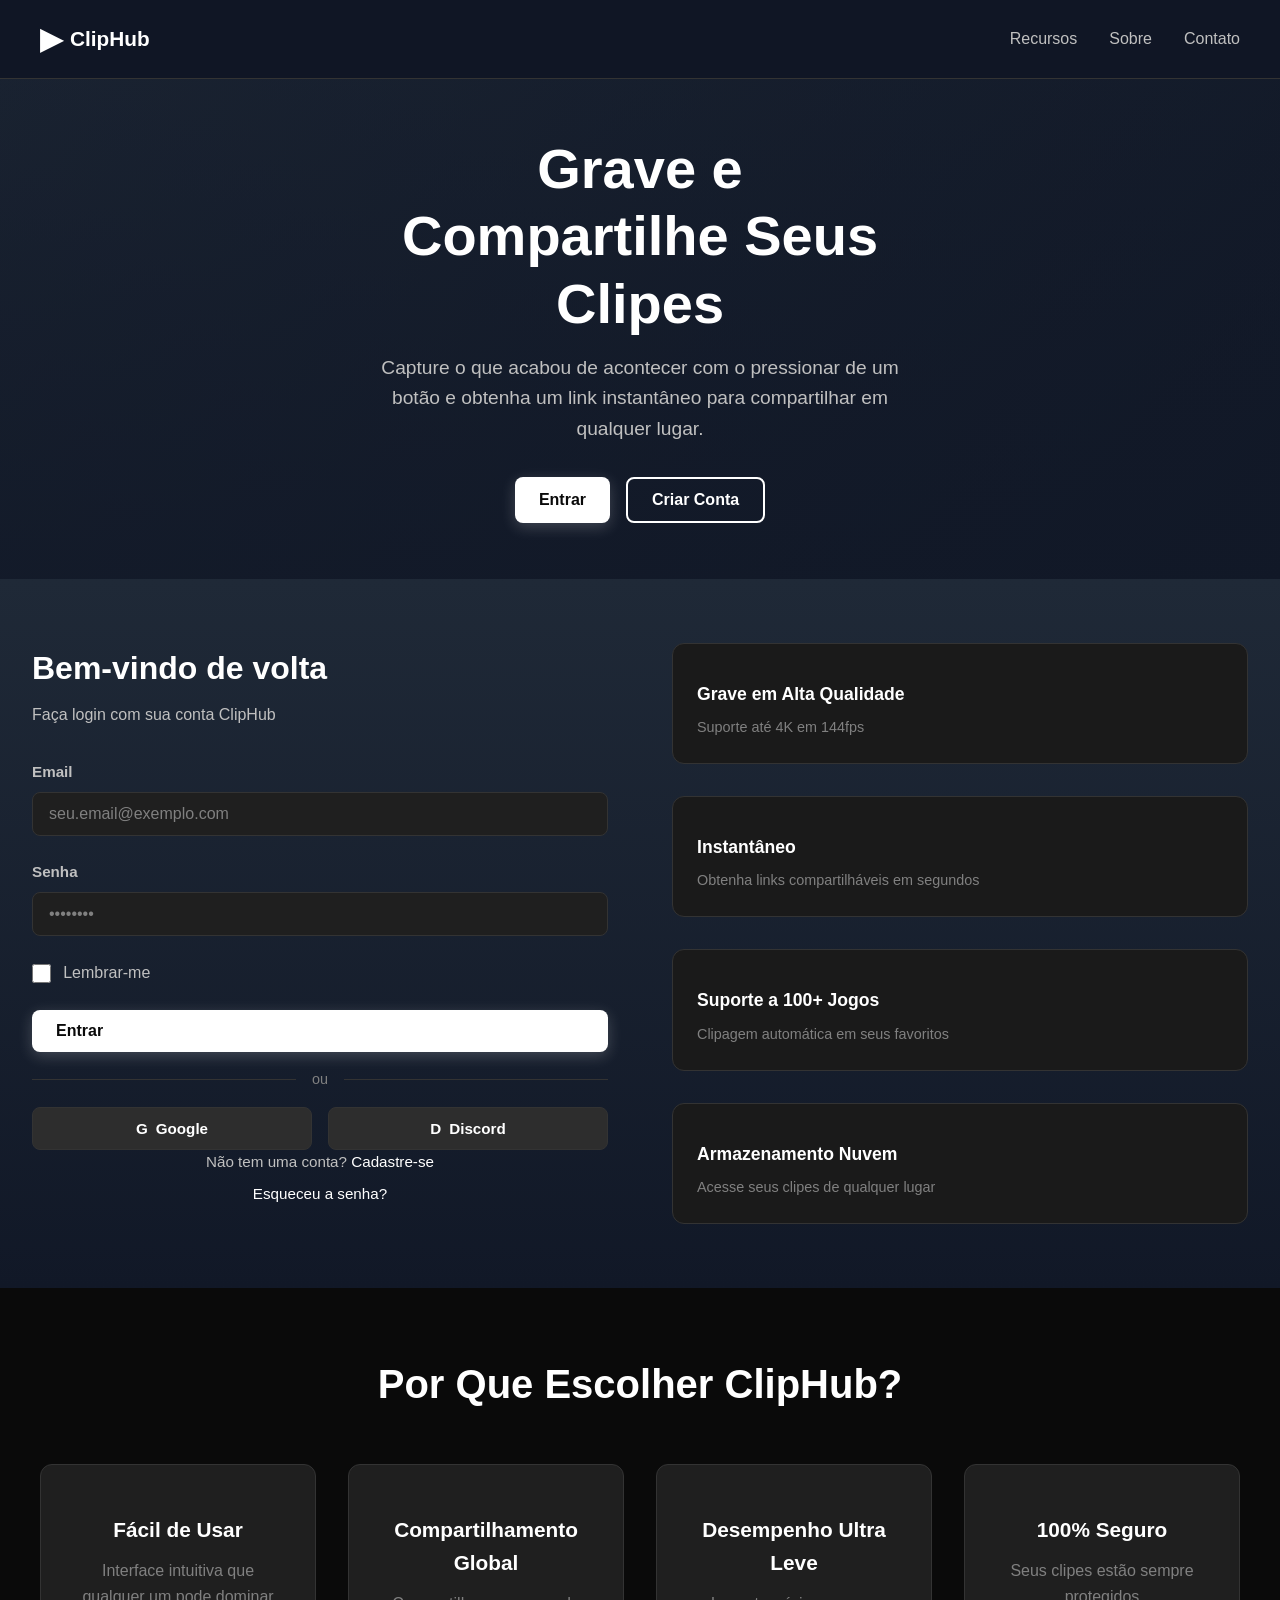
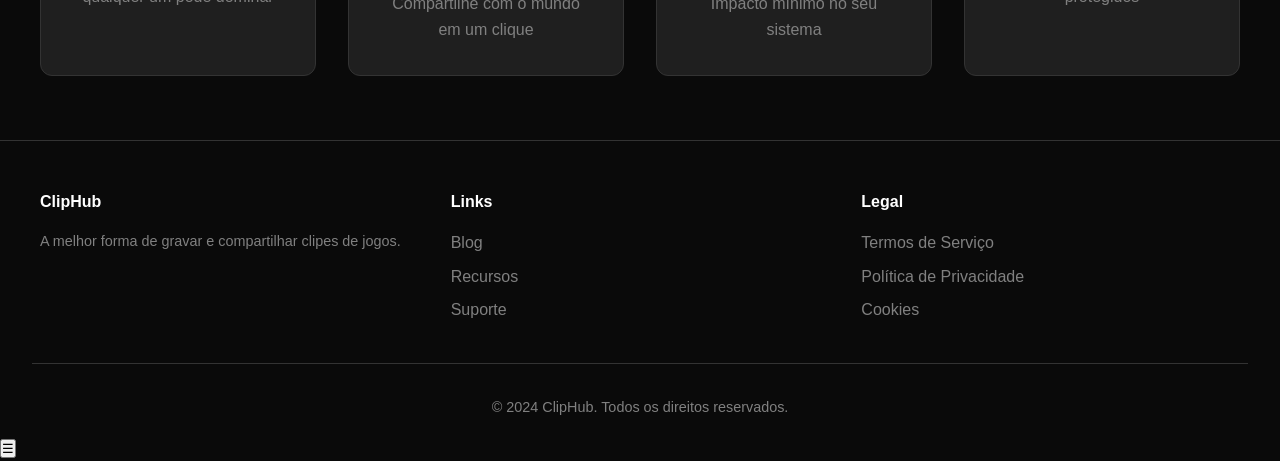
==== commit 9089c3c7: "Update index.html" ====
--- a/index.html
+++ b/index.html
@@ -286,6 +286,19 @@
     <!-- Notification -->
     <div id="notification" class="notification"></div>
 
+    <!-- Sidebar Menu - Ads Only -->
+    <div class="sidebar-menu">
+        <button class="sidebar-toggle" onclick="toggleSidebar()">☰</button>
+        <div class="sidebar-content">
+            <!-- Ads Section -->
+            <div class="sidebar-ads">
+                <div id="ads-container" class="ads-container">
+                    <!-- Anúncios aleatórios serão carregados aqui -->
+                </div>
+            </div>
+        </div>
+    </div>
+
     <script src="script.js"></script>
 </body>
 </html>
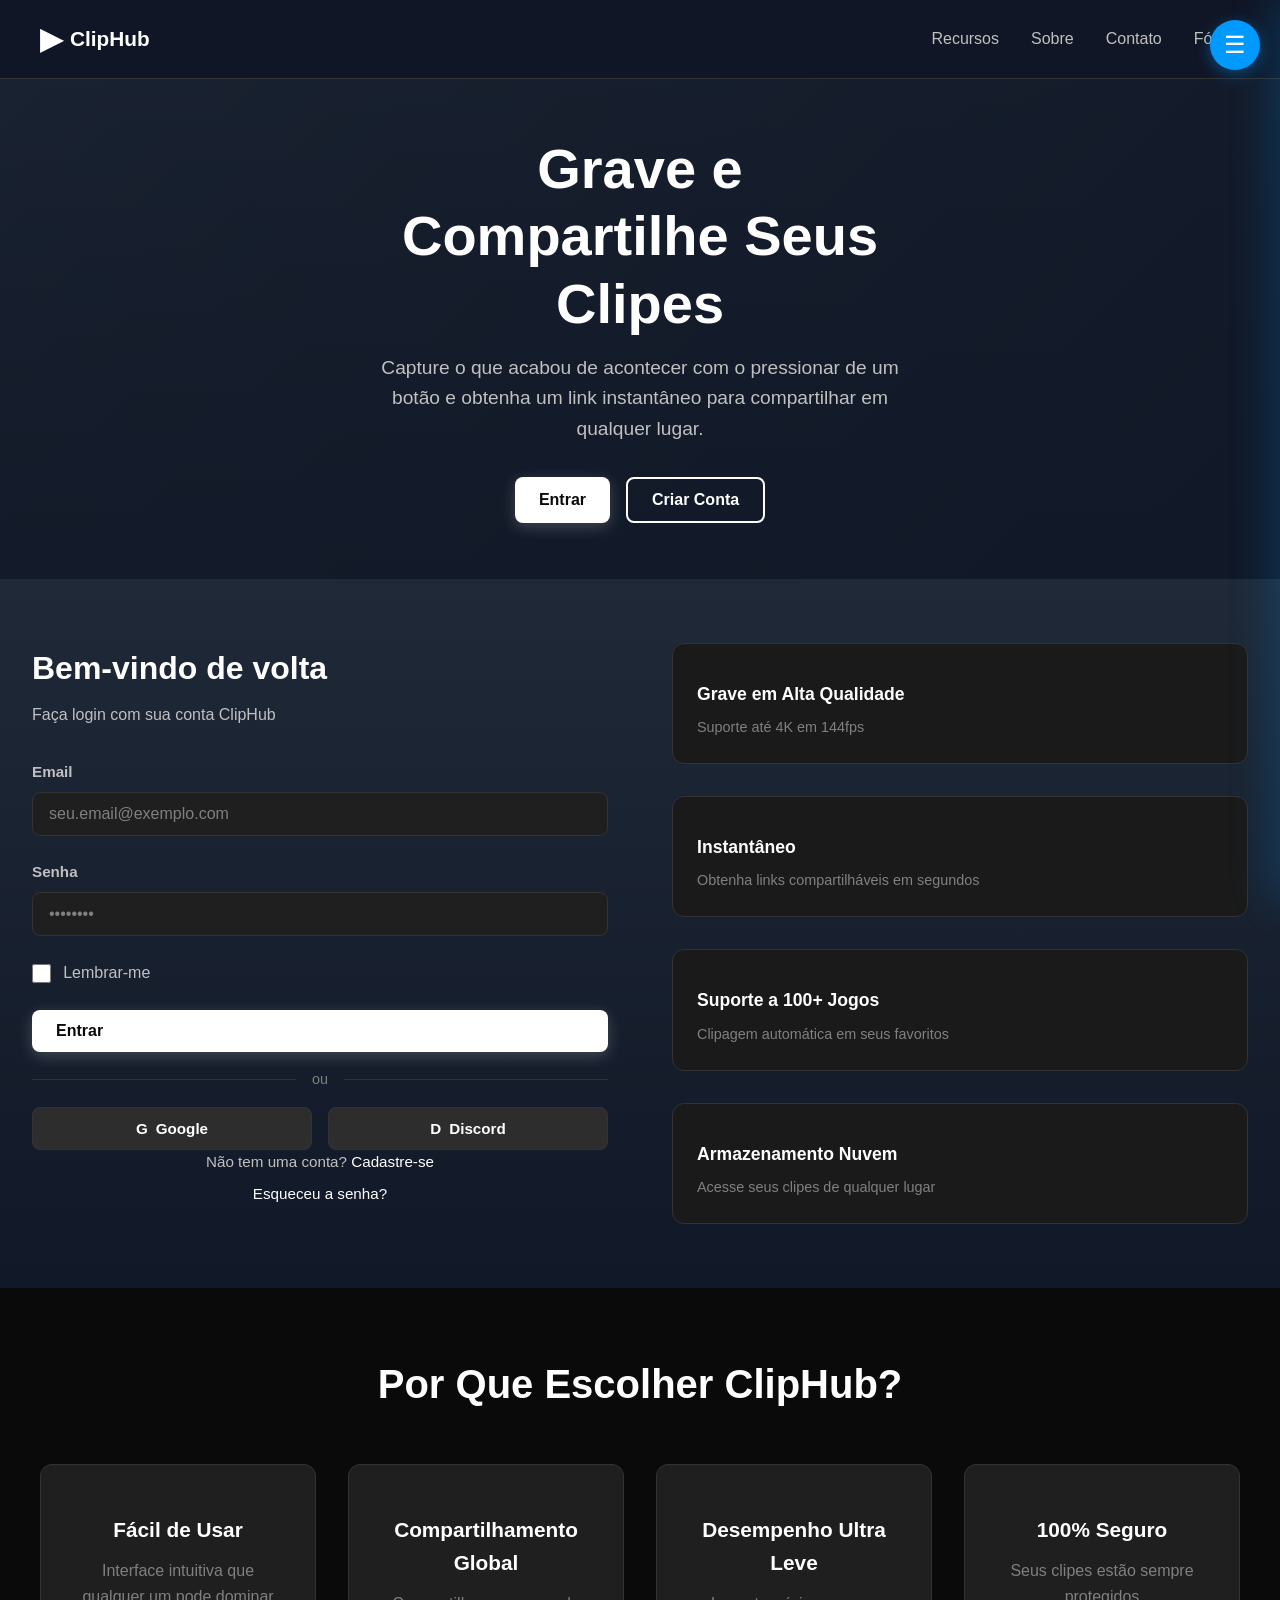
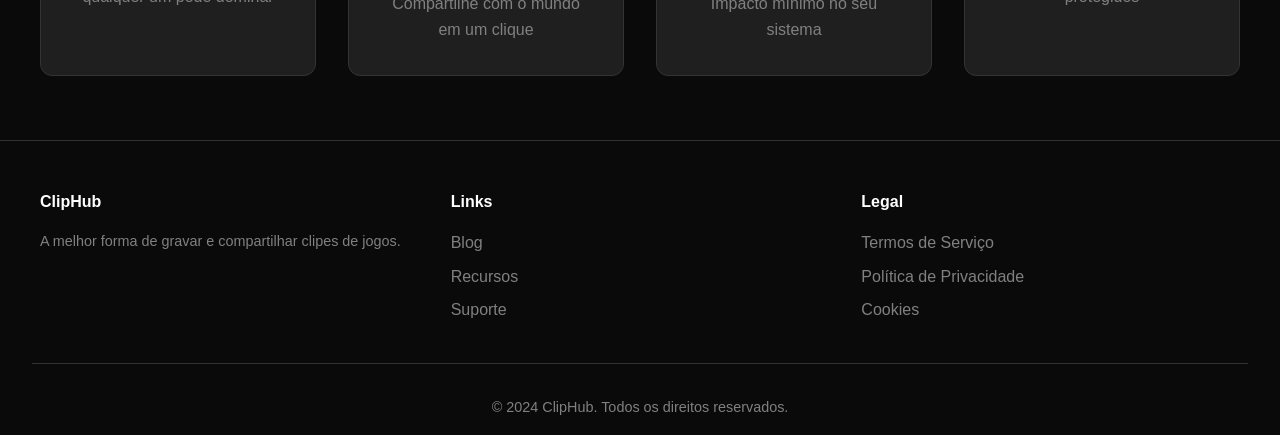
==== commit aade6343: "Update index.html" ====
--- a/index.html
+++ b/index.html
@@ -19,6 +19,8 @@
                     <a href="#features">Recursos</a>
                     <a href="#about">Sobre</a>
                     <a href="#contact">Contato</a>
+                    <!-- BOTÃO FÓRUM -->
+                    <a id="btn-forum" href="forum.html">Fórum</a>
                 </div>
             </div>
         </header>
--- a/styles.css
+++ b/styles.css
@@ -968,3 +968,165 @@
     .auth-form.active {
         animation: fadeIn 0.3s ease-out;
     }
+
+    /* Sidebar Menu 3x3 */
+    .sidebar-menu {
+        position: fixed;
+        right: -350px;
+        top: 0;
+        width: 350px;
+        height: 100vh;
+        background: linear-gradient(135deg, #1a1f35 0%, #0a0e27 100%);
+        border-left: 2px solid var(--accent);
+        z-index: 999;
+        transition: right 0.4s cubic-bezier(0.25, 0.46, 0.45, 0.94);
+        box-shadow: -10px 0 40px rgba(0, 153, 255, 0.2);
+        overflow-y: auto;
+    }
+
+    .sidebar-menu.active {
+        right: 0;
+    }
+
+    .sidebar-toggle {
+        position: fixed;
+        right: 20px;
+        top: 20px;
+        width: 50px;
+        height: 50px;
+        background: var(--accent);
+        color: white;
+        border: none;
+        border-radius: 50%;
+        font-size: 1.5rem;
+        cursor: pointer;
+        z-index: 1001;
+        display: flex;
+        align-items: center;
+        justify-content: center;
+        transition: all 0.3s;
+        box-shadow: 0 4px 15px rgba(0, 153, 255, 0.4);
+    }
+
+    .sidebar-toggle:hover {
+        background: var(--accent-hover);
+        transform: scale(1.1);
+        box-shadow: 0 6px 25px rgba(0, 153, 255, 0.6);
+    }
+
+    .sidebar-menu.active .sidebar-toggle {
+        right: 370px;
+    }
+
+    .sidebar-content {
+        padding: 2rem 1.5rem;
+        height: 100%;
+    }
+
+    .sidebar-ads {
+        margin-bottom: 2rem;
+    }
+
+    .ads-container {
+        display: flex;
+        flex-direction: column;
+        gap: 1rem;
+    }
+
+    .ad-item {
+        background: linear-gradient(135deg, rgba(0, 153, 255, 0.15), rgba(0, 153, 255, 0.05));
+        border: 2px solid var(--accent);
+        border-radius: 10px;
+        padding: 1rem;
+        text-align: center;
+        cursor: pointer;
+        transition: all 0.3s;
+        text-decoration: none;
+        display: block;
+        color: inherit;
+    }
+
+    .ad-item:hover {
+        background: linear-gradient(135deg, rgba(0, 153, 255, 0.25), rgba(0, 153, 255, 0.15));
+        transform: translateY(-3px);
+        box-shadow: 0 6px 20px rgba(0, 153, 255, 0.3);
+        border-color: var(--primary);
+    }
+
+    .ad-label {
+        font-size: 0.7rem;
+        color: var(--accent);
+        text-transform: uppercase;
+        letter-spacing: 1px;
+        margin-bottom: 0.5rem;
+        font-weight: 700;
+    }
+
+    .ad-title {
+        font-size: 0.95rem;
+        color: var(--text-primary);
+        font-weight: 700;
+        margin-bottom: 0.35rem;
+    }
+
+    .ad-description {
+        font-size: 0.8rem;
+        color: var(--text-secondary);
+        line-height: 1.4;
+    }
+
+    .sidebar-divider {
+        height: 2px;
+        background: linear-gradient(90deg, transparent, var(--accent), transparent);
+        margin: 1.5rem 0;
+    }
+
+    .sidebar-grid {
+        display: none;
+    }
+
+    .sidebar-item {
+        display: none;
+    }
+
+    .sidebar-icon {
+        display: none;
+    }
+
+    /* Responsivo */
+    @media (max-width: 768px) {
+        .sidebar-menu {
+            width: 100%;
+            right: -100%;
+        }
+
+        .sidebar-menu.active .sidebar-toggle {
+            right: auto;
+            left: 20px;
+        }
+
+        .sidebar-grid {
+            grid-template-columns: repeat(3, 1fr);
+            gap: 1rem;
+            margin-top: 4rem;
+        }
+
+        .sidebar-item {
+            padding: 1rem;
+            border-radius: 8px;
+        }
+    }
+
+    @media (max-width: 480px) {
+        .sidebar-toggle {
+            width: 45px;
+            height: 45px;
+            font-size: 1.3rem;
+        }
+
+        .sidebar-grid {
+            grid-template-columns: repeat(3, 1fr);
+            gap: 0.8rem;
+            margin-top: 3rem;
+        }
+    }
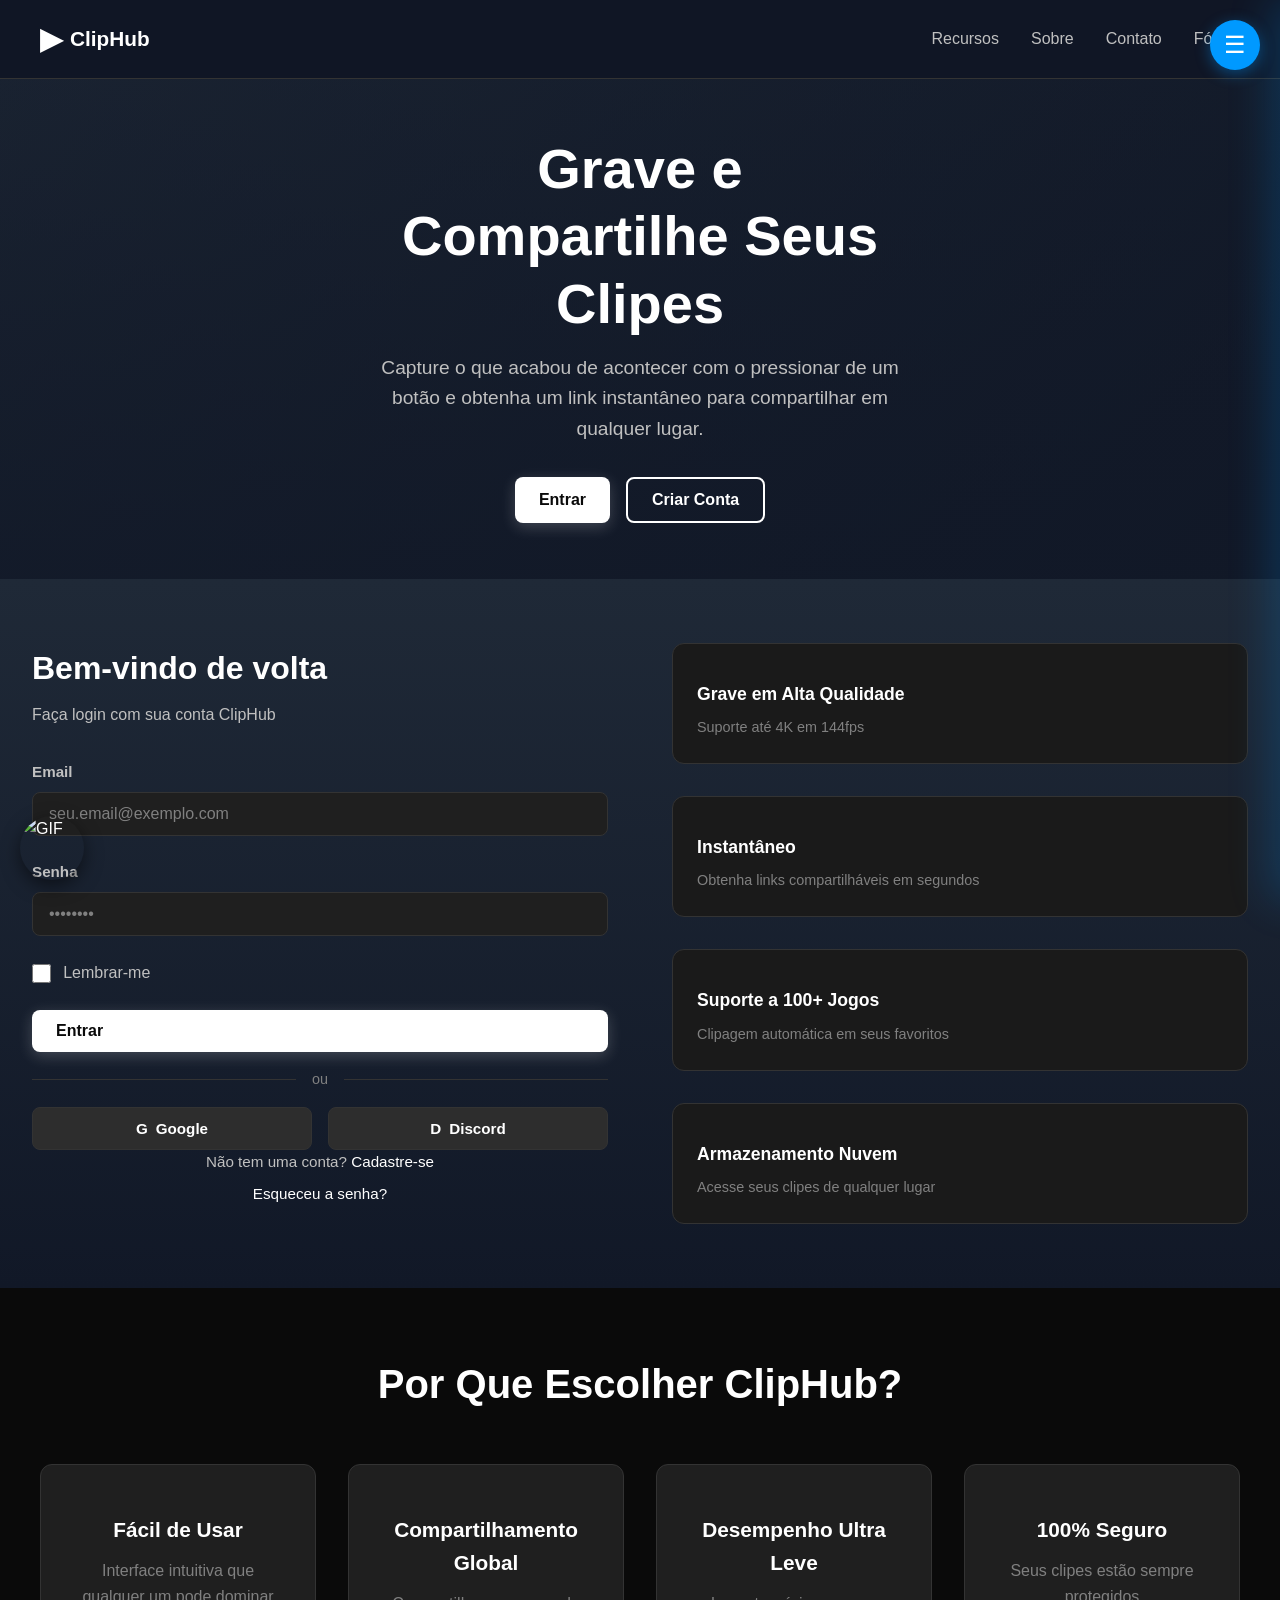
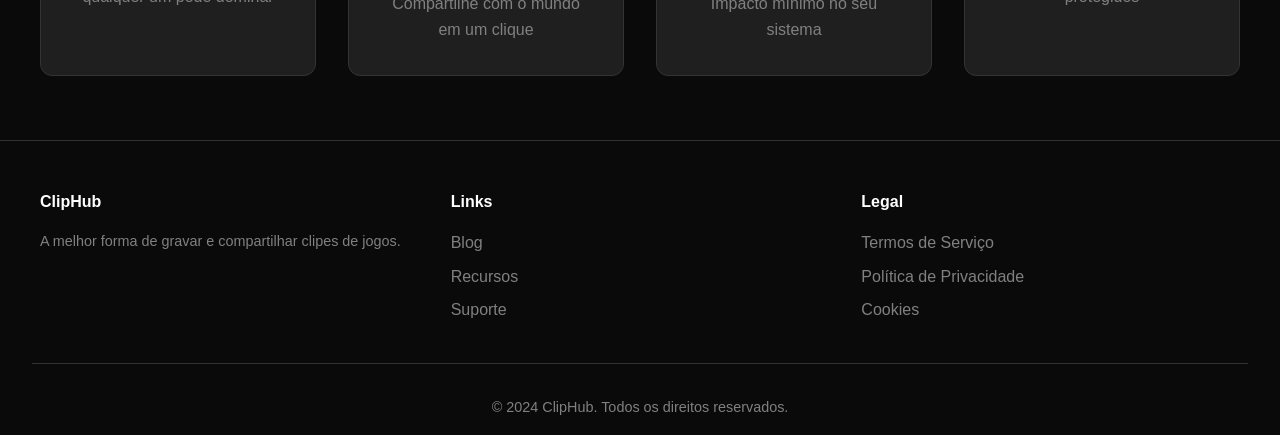
==== commit 9cd00e6b: "Update index.html" ====
--- a/index.html
+++ b/index.html
@@ -5,6 +5,31 @@
     <meta name="viewport" content="width=device-width, initial-scale=1.0">
     <title>ClipHub - Grave e Compartilhe Seus Clipes</title>
     <link rel="stylesheet" href="styles.css">
+    <style>
+    /* Floating GIF bottom-left */
+    .floating-gif {
+      position: fixed;
+      left: 20px;
+      bottom: 20px;
+      width: 64px;
+      height: 64px;
+      border-radius: 50%;
+      overflow: hidden;
+      z-index: 2000;
+      background: transparent;
+      display: flex;
+      align-items: center;
+      justify-content: center;
+      box-shadow: 0 6px 18px rgba(0,0,0,0.5);
+      pointer-events: none;
+    }
+    .floating-gif img {
+      width: 100%;
+      height: 100%;
+      object-fit: cover;
+      display: block;
+    }
+    </style>
 </head>
 <body>
     <div class="container">
@@ -301,6 +326,10 @@
         </div>
     </div>
 
+    <!-- Floating GIF in bottom-left -->
+    <div class="floating-gif" aria-hidden="true">
+        <img src="imagens/DonLorenzo.gif" alt="GIF">
+    </div>
     <script src="script.js"></script>
 </body>
 </html>
